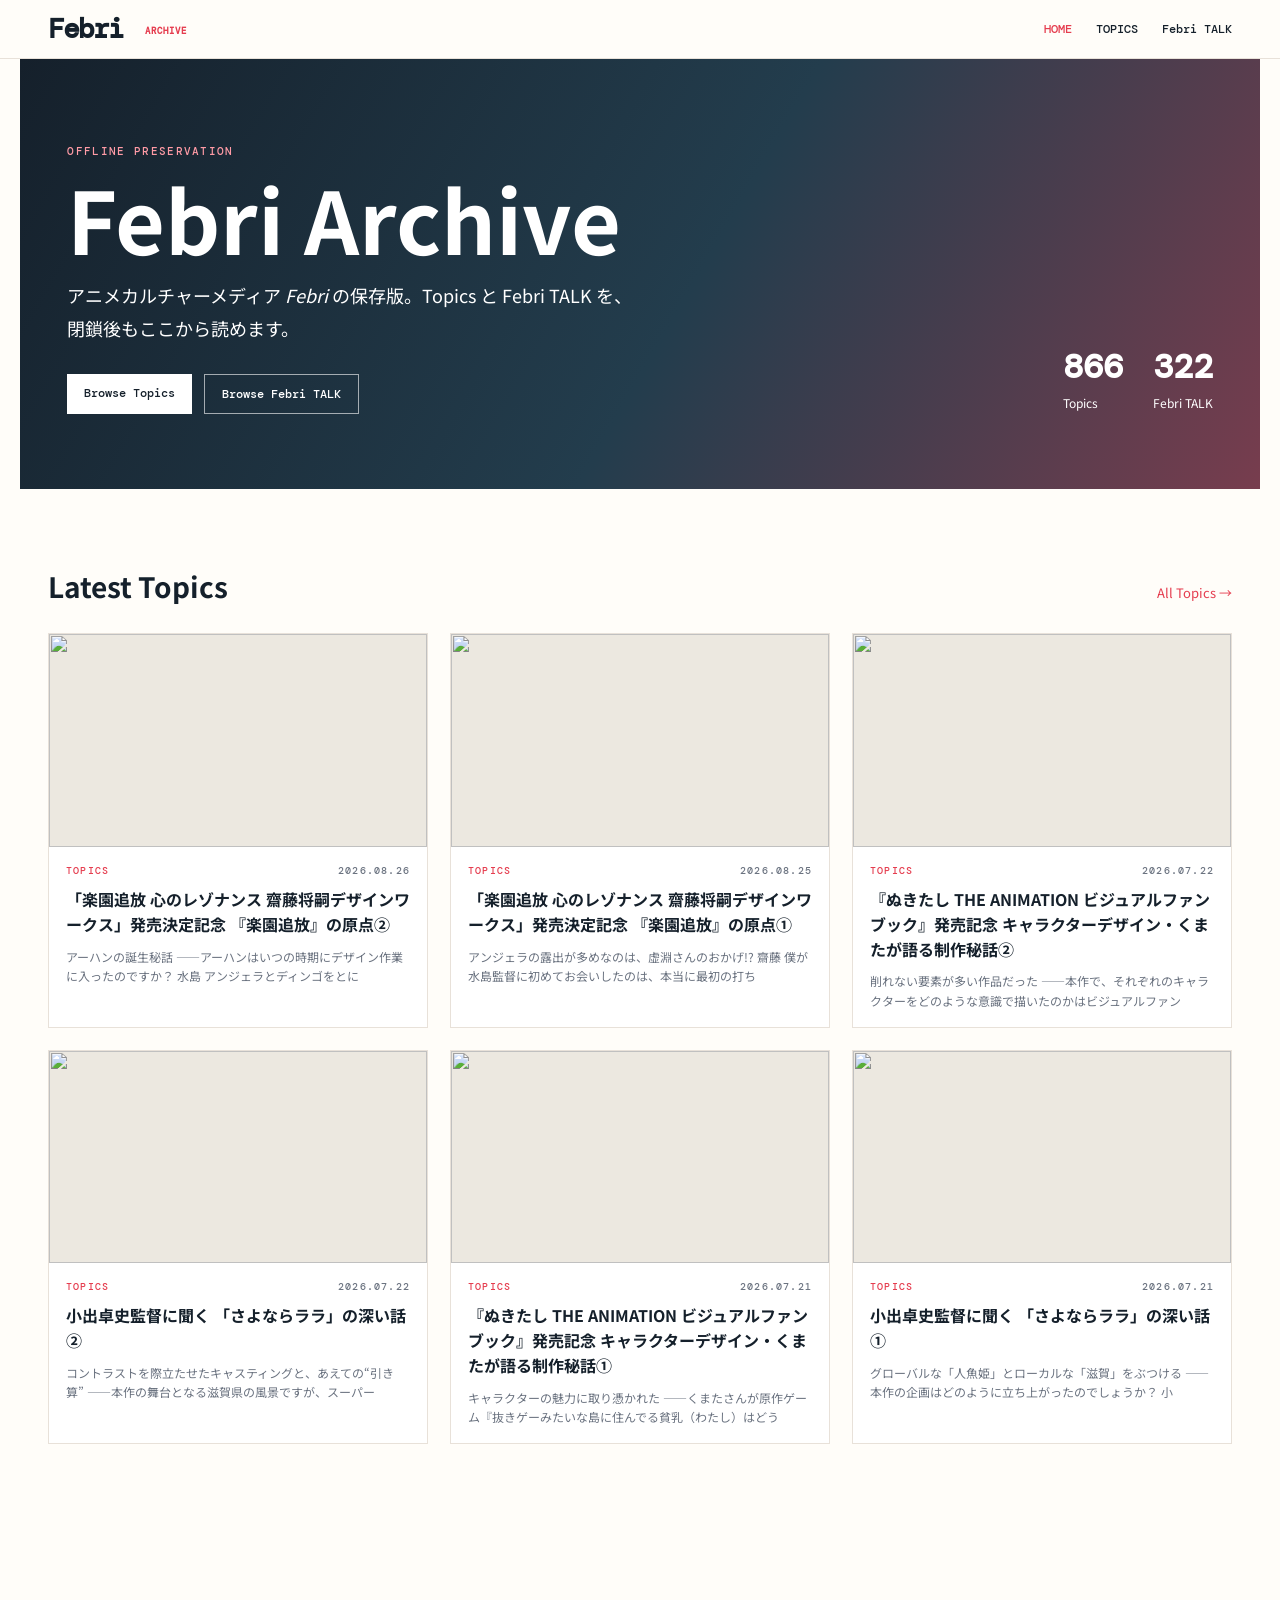
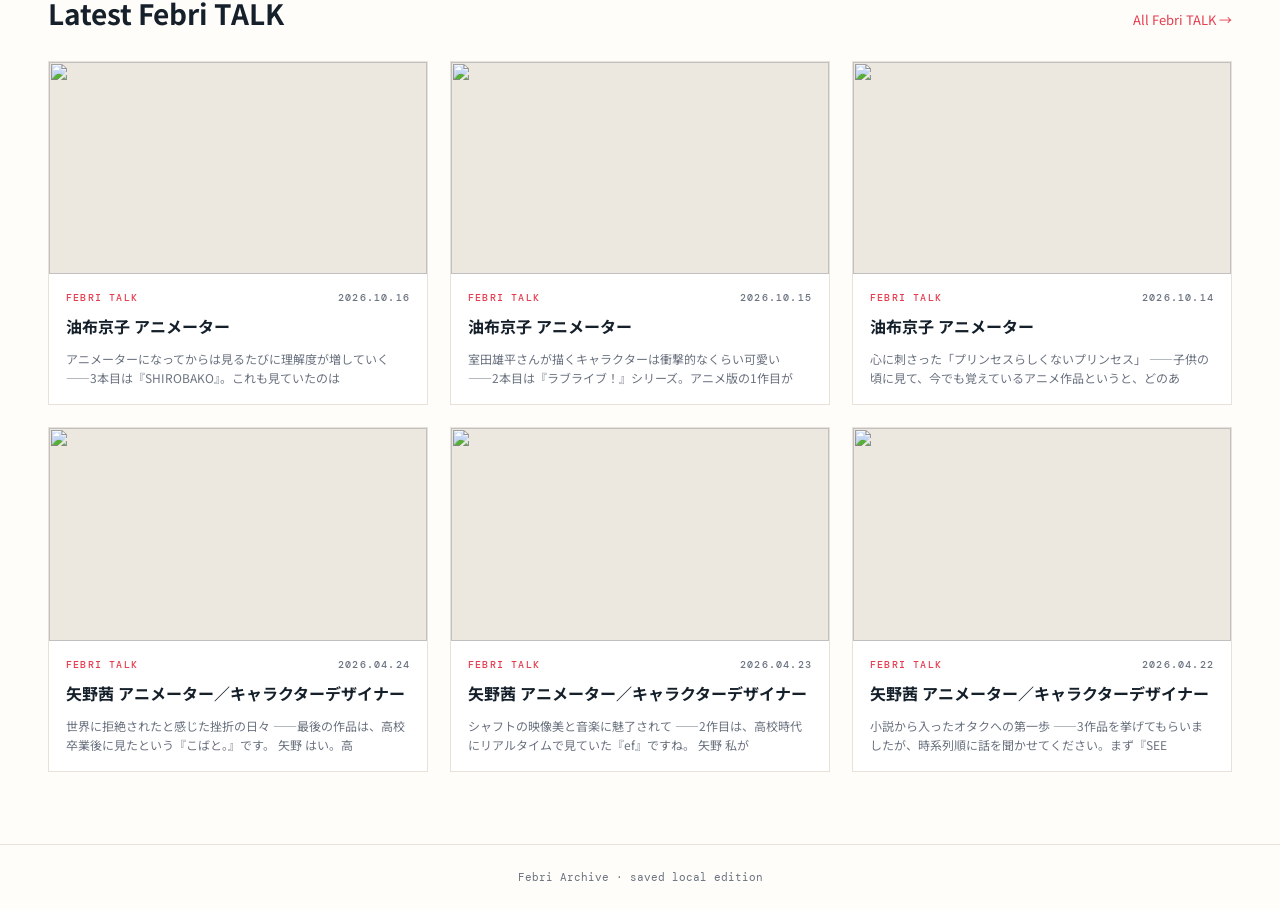
==== index.html @ 8d97de4a "Initialize Website" ====
<!doctype html><html lang="ja"><head><meta charset="utf-8"><meta name="viewport" content="width=device-width,initial-scale=1"><title>Home | Febri Archive</title><link rel="stylesheet" href="/static/site.css"></head><body><header class="site-header"><div class="nav-wrap"><a href="/" class="brand">Febri <small>ARCHIVE</small></a><nav><a href="/" class="active">HOME</a><a href="/topics/" class="">TOPICS</a><a href="/talk/" class="">Febri TALK</a></nav></div></header><main><section class="hero"><div><p class="eyebrow">OFFLINE PRESERVATION</p><h1>Febri Archive</h1><p>アニメカルチャーメディア <em>Febri</em> の保存版。Topics と Febri TALK を、閉鎖後もここから読めます。</p><div class="hero-links"><a href="/topics/">Browse Topics</a><a href="/talk/">Browse Febri TALK</a></div></div><dl><div><dt>866</dt><dd>Topics</dd></div><div><dt>322</dt><dd>Febri TALK</dd></div></dl></section><section class="latest"><div class="section-title"><h2>Latest Topics</h2><a href="/topics/">All Topics →</a></div><div class="card-grid"><article class="card" data-search="「楽園追放 心のレゾナンス 齋藤将嗣デザインワークス」発売決定記念 『楽園追放』の原点② アーハンの誕生秘話 ――アーハンはいつの時期にデザイン作業に入ったのですか？ 水島 アンジェラとディンゴをとに"><a href="/articles/topics/rakuen-tsuiho-interview-2/"><div class="thumb"><img src="/assets/topics/18973bbbb0cfa3d16d537ec1821b53be9745f6e0a1787ec414fb1056021d83e8.jpg" alt="" loading="lazy"></div><div class="card-copy"><p class="eyebrow">TOPICS<time>2026.08.26</time></p><h2>「楽園追放 心のレゾナンス 齋藤将嗣デザインワークス」発売決定記念 『楽園追放』の原点②</h2><p>アーハンの誕生秘話 ――アーハンはいつの時期にデザイン作業に入ったのですか？ 水島 アンジェラとディンゴをとに</p></div></a></article><article class="card" data-search="「楽園追放 心のレゾナンス 齋藤将嗣デザインワークス」発売決定記念 『楽園追放』の原点① アンジェラの露出が多めなのは、虚淵さんのおかげ!? 齋藤 僕が水島監督に初めてお会いしたのは、本当に最初の打ち"><a href="/articles/topics/rakuen-tsuiho-interview-1/"><div class="thumb"><img src="/assets/topics/0b12601e5b1c0f5a83bc05ec95ae080ceaf628a27cd0eaf1422951caa755b99c.jpg" alt="" loading="lazy"></div><div class="card-copy"><p class="eyebrow">TOPICS<time>2026.08.25</time></p><h2>「楽園追放 心のレゾナンス 齋藤将嗣デザインワークス」発売決定記念 『楽園追放』の原点①</h2><p>アンジェラの露出が多めなのは、虚淵さんのおかげ!? 齋藤 僕が水島監督に初めてお会いしたのは、本当に最初の打ち</p></div></a></article><article class="card" data-search="『ぬきたし the animation ビジュアルファンブック』発売記念 キャラクターデザイン・くまたが語る制作秘話② 削れない要素が多い作品だった ――本作で、それぞれのキャラクターをどのような意識で描いたのかはビジュアルファン"><a href="/articles/topics/nukitashi2/"><div class="thumb"><img src="/assets/topics/778b3e8ecdcce6ba174dbbc504b0dbaab96cd6fe99e5181e1ed958de32041494.jpg" alt="" loading="lazy"></div><div class="card-copy"><p class="eyebrow">TOPICS<time>2026.07.22</time></p><h2>『ぬきたし THE ANIMATION ビジュアルファンブック』発売記念 キャラクターデザイン・くまたが語る制作秘話②</h2><p>削れない要素が多い作品だった ――本作で、それぞれのキャラクターをどのような意識で描いたのかはビジュアルファン</p></div></a></article><article class="card" data-search="小出卓史監督に聞く 「さよならララ」の深い話② コントラストを際立たせたキャスティングと、あえての“引き算” ――本作の舞台となる滋賀県の風景ですが、スーパー"><a href="/articles/topics/sayonara_lala_interview_2/"><div class="thumb"><img src="/assets/topics/a89d3994f243f6cb5f791c46b018113e0d8a554f87beb633e71d078c1cdd9e9b.jpg" alt="" loading="lazy"></div><div class="card-copy"><p class="eyebrow">TOPICS<time>2026.07.22</time></p><h2>小出卓史監督に聞く 「さよならララ」の深い話②</h2><p>コントラストを際立たせたキャスティングと、あえての“引き算” ――本作の舞台となる滋賀県の風景ですが、スーパー</p></div></a></article><article class="card" data-search="『ぬきたし the animation ビジュアルファンブック』発売記念 キャラクターデザイン・くまたが語る制作秘話① キャラクターの魅力に取り憑かれた ――くまたさんが原作ゲーム『抜きゲーみたいな島に住んでる貧乳（わたし）はどう"><a href="/articles/topics/nukitashi1/"><div class="thumb"><img src="/assets/topics/9027b455f95d9ac7aaaa5370340e292ba472a02ec43292a7df4b4798537b3e2f.jpg" alt="" loading="lazy"></div><div class="card-copy"><p class="eyebrow">TOPICS<time>2026.07.21</time></p><h2>『ぬきたし THE ANIMATION ビジュアルファンブック』発売記念 キャラクターデザイン・くまたが語る制作秘話①</h2><p>キャラクターの魅力に取り憑かれた ――くまたさんが原作ゲーム『抜きゲーみたいな島に住んでる貧乳（わたし）はどう</p></div></a></article><article class="card" data-search="小出卓史監督に聞く 「さよならララ」の深い話① グローバルな「人魚姫」とローカルな「滋賀」をぶつける ――本作の企画はどのように立ち上がったのでしょうか？ 小"><a href="/articles/topics/sayonara-lala-interview-1/"><div class="thumb"><img src="/assets/topics/1ef191167f6cee03ce5a89df9d17e28ebf436390c064568b261dac22a579a2c6.jpg" alt="" loading="lazy"></div><div class="card-copy"><p class="eyebrow">TOPICS<time>2026.07.21</time></p><h2>小出卓史監督に聞く 「さよならララ」の深い話①</h2><p>グローバルな「人魚姫」とローカルな「滋賀」をぶつける ――本作の企画はどのように立ち上がったのでしょうか？ 小</p></div></a></article></div></section><section class="latest"><div class="section-title"><h2>Latest Febri TALK</h2><a href="/talk/">All Febri TALK →</a></div><div class="card-grid"><article class="card" data-search="油布京子 アニメーター アニメーターになってからは見るたびに理解度が増していく ――3本目は『shirobako』。これも見ていたのは"><a href="/articles/talk/yufukyoko3/"><div class="thumb"><img src="/assets/talk/d746b6b550d896e172cfeee77522ff3242614eb90928e9e505bcc3be162726e4.jpg" alt="" loading="lazy"></div><div class="card-copy"><p class="eyebrow">Febri TALK<time>2026.10.16</time></p><h2>油布京子 アニメーター</h2><p>アニメーターになってからは見るたびに理解度が増していく ――3本目は『SHIROBAKO』。これも見ていたのは</p></div></a></article><article class="card" data-search="油布京子 アニメーター 室田雄平さんが描くキャラクターは衝撃的なくらい可愛い ――2本目は『ラブライブ！』シリーズ。アニメ版の1作目が"><a href="/articles/talk/yufukyoko2/"><div class="thumb"><img src="/assets/talk/d746b6b550d896e172cfeee77522ff3242614eb90928e9e505bcc3be162726e4.jpg" alt="" loading="lazy"></div><div class="card-copy"><p class="eyebrow">Febri TALK<time>2026.10.15</time></p><h2>油布京子 アニメーター</h2><p>室田雄平さんが描くキャラクターは衝撃的なくらい可愛い ――2本目は『ラブライブ！』シリーズ。アニメ版の1作目が</p></div></a></article><article class="card" data-search="油布京子 アニメーター 心に刺さった「プリンセスらしくないプリンセス」 ――子供の頃に見て、今でも覚えているアニメ作品というと、どのあ"><a href="/articles/talk/yufukyoko1/"><div class="thumb"><img src="/assets/talk/d746b6b550d896e172cfeee77522ff3242614eb90928e9e505bcc3be162726e4.jpg" alt="" loading="lazy"></div><div class="card-copy"><p class="eyebrow">Febri TALK<time>2026.10.14</time></p><h2>油布京子 アニメーター</h2><p>心に刺さった「プリンセスらしくないプリンセス」 ――子供の頃に見て、今でも覚えているアニメ作品というと、どのあ</p></div></a></article><article class="card" data-search="矢野茜 アニメーター／キャラクターデザイナー 世界に拒絶されたと感じた挫折の日々 ――最後の作品は、高校卒業後に見たという『こばと。』です。 矢野 はい。高"><a href="/articles/talk/yanoakane3/"><div class="thumb"><img src="/assets/talk/e1306a1f409aa0140eb503fcaf49935dc661967c5d188a024fc0338cf24ad2ea.jpg" alt="" loading="lazy"></div><div class="card-copy"><p class="eyebrow">Febri TALK<time>2026.04.24</time></p><h2>矢野茜 アニメーター／キャラクターデザイナー</h2><p>世界に拒絶されたと感じた挫折の日々 ――最後の作品は、高校卒業後に見たという『こばと。』です。 矢野 はい。高</p></div></a></article><article class="card" data-search="矢野茜 アニメーター／キャラクターデザイナー シャフトの映像美と音楽に魅了されて ――2作目は、高校時代にリアルタイムで見ていた『ef』ですね。 矢野 私が"><a href="/articles/talk/yanoakane2/"><div class="thumb"><img src="/assets/talk/164f6d287a7b923ff3fc7ffb3b7d66a1890b0933e69ef73025d162173cb02f6a.jpg" alt="" loading="lazy"></div><div class="card-copy"><p class="eyebrow">Febri TALK<time>2026.04.23</time></p><h2>矢野茜 アニメーター／キャラクターデザイナー</h2><p>シャフトの映像美と音楽に魅了されて ――2作目は、高校時代にリアルタイムで見ていた『ef』ですね。 矢野 私が</p></div></a></article><article class="card" data-search="矢野茜 アニメーター／キャラクターデザイナー 小説から入ったオタクへの第一歩 ――3作品を挙げてもらいましたが、時系列順に話を聞かせてください。まず『see"><a href="/articles/talk/yanoakane1/"><div class="thumb"><img src="/assets/talk/f2b40adf04656d05dd43c2fee3f239eabb5d69643370292ae636acbde6ab9f09.jpg" alt="" loading="lazy"></div><div class="card-copy"><p class="eyebrow">Febri TALK<time>2026.04.22</time></p><h2>矢野茜 アニメーター／キャラクターデザイナー</h2><p>小説から入ったオタクへの第一歩 ――3作品を挙げてもらいましたが、時系列順に話を聞かせてください。まず『SEE</p></div></a></article></div></section></main><footer>Febri Archive · saved local edition</footer><script src="/static/site.js"></script></body></html>
---- static/site.css ----
@import url("https://fonts.googleapis.com/css2?family=DM+Mono&family=Noto+Sans+JP:wght@400;500;700;900&display=swap");:root{--ink:#15202b;--red:#e53d4f;--paper:#fffdf9;--line:#e8e1d9;--muted:#6b7380}*{box-sizing:border-box}body{margin:0;background:var(--paper);color:var(--ink);font-family:"Noto Sans JP",system-ui,sans-serif;line-height:1.8}.site-header{position:sticky;top:0;z-index:20;background:#fffdf9ee;border-bottom:1px solid var(--line);backdrop-filter:blur(10px)}.nav-wrap{max-width:1240px;margin:auto;padding:15px 28px;display:flex;justify-content:space-between;align-items:center;gap:25px}.brand{font:900 28px/1 "DM Mono",monospace;letter-spacing:-2px;color:var(--ink);text-decoration:none}.brand small{font-size:9px;letter-spacing:1px;color:var(--red);vertical-align:middle;margin-left:7px}nav{display:flex;gap:24px}nav a{font:500 12px/1 "DM Mono",monospace;color:var(--ink);text-decoration:none}nav a:hover,nav a.active{color:var(--red)}main{max-width:1240px;margin:auto;padding:0 28px}.hero{min-height:430px;padding:75px 4%;margin:0 -28px;background:linear-gradient(120deg,#15202b,#233d4d 54%,#e53d4f 160%);color:white;display:flex;align-items:flex-end;justify-content:space-between;gap:30px}.eyebrow{font:500 11px/1.4 "DM Mono",monospace;text-transform:uppercase;letter-spacing:.12em;color:var(--red);margin:0 0 16px}.hero .eyebrow{color:#ff9ba6}.hero h1{font-size:clamp(44px,7vw,86px);line-height:1;margin:0}.hero p:not(.eyebrow){max-width:570px;font-size:18px}.hero-links{display:flex;gap:12px;margin-top:30px}.hero-links a{background:white;color:var(--ink);text-decoration:none;padding:11px 17px;font:500 12px "DM Mono",monospace}.hero-links a+a{background:transparent;border:1px solid #ffffff99;color:white}.hero dl{display:flex;gap:30px;margin:0}.hero dt{font:700 34px/1 "DM Mono",monospace}.hero dd{margin:8px 0 0;font-size:12px}.latest{padding:72px 0}.section-title{display:flex;justify-content:space-between;align-items:baseline;margin-bottom:22px}.section-title h2{font-size:28px;margin:0}.section-title a{color:var(--red);font-size:13px;text-decoration:none}.card-grid{display:grid;grid-template-columns:repeat(3,minmax(0,1fr));gap:22px}.card{min-width:0;background:white;border:1px solid var(--line);transition:.18s}.card:hover{transform:translateY(-4px);box-shadow:0 12px 25px #17243212}.card a{color:inherit;text-decoration:none}.thumb{aspect-ratio:16/9;background:#ece8e0;overflow:hidden}.thumb img{width:100%;height:100%;object-fit:cover;display:block}.no-image{height:100%;display:grid;place-items:center;font:700 20px "DM Mono";color:#a99f94}.card-copy{padding:17px}.card .eyebrow{font-size:10px;margin:0 0 9px}.card time{color:var(--muted);float:right}.card h2{font-size:16px;line-height:1.55;margin:0}.card p:last-child{font-size:12px;line-height:1.6;color:var(--muted);display:-webkit-box;-webkit-line-clamp:2;-webkit-box-orient:vertical;overflow:hidden;margin:10px 0 0}.listing{padding-top:57px;padding-bottom:80px}.page-intro{max-width:760px}.page-intro h1{font:900 clamp(40px,6vw,66px)/1 "DM Mono",sans-serif;margin:0}.page-intro p:not(.eyebrow){color:var(--muted)}.search-row{margin:40px 0 25px;display:grid;grid-template-columns:auto minmax(180px,480px) 1fr;gap:14px;align-items:center}.search-row label{font:500 12px "DM Mono"}.search-row input{padding:12px 14px;border:1px solid var(--line);background:white;font:14px inherit}.search-row input:focus{outline:2px solid #e53d4f55;border-color:var(--red)}#result-count{font-size:12px;color:var(--muted)}.empty{color:var(--muted);text-align:center;padding:50px}.article{max-width:850px;margin:0 auto;padding:42px 28px 80px}.breadcrumb{font:12px "DM Mono";color:var(--muted);margin-bottom:24px}.breadcrumb a{color:var(--red);text-decoration:none}.article-hero{width:100%;max-height:500px;object-fit:cover;display:block;margin-bottom:35px}.article .content{font-size:16px}.box_banner{padding-bottom:25px;border-bottom:1px solid var(--line);margin-bottom:40px}.box_banner_head .cat{font:600 12px "DM Mono";color:var(--red)}.box_banner_head .date{float:right;font:12px "DM Mono";color:var(--muted)}.box_banner h2{font-size:clamp(26px,4vw,42px);line-height:1.45;margin:14px 0}.box_banner h2 span{font-size:.55em;color:var(--muted);display:block}.box_banner .ttl{font-size:18px;margin:10px 0}.box_banner_content .des{color:#46515d}.detail img,.content img{max-width:100%;height:auto;display:block;margin:25px auto}.detail p,.content p{margin:1.25em 0}.detail a,.content a{color:#c92d42}.title_h3,.content h3{font-size:22px;line-height:1.55;margin:55px 0 20px;padding-left:16px;border-left:4px solid var(--red)}.list-tag{padding:0;display:flex;gap:7px;flex-wrap:wrap;list-style:none}.list-tag a{background:#f4f0ea;color:#5d5d5d;text-decoration:none;padding:3px 10px;font-size:11px}.sns{display:none}.box-profile,.related-profile,.related_post,.related-list,.series_list{border-top:1px solid var(--line);padding-top:30px;margin-top:38px}.box-profile .info{display:flex;gap:24px}.info-image img{width:200px}.related{display:grid;grid-template-columns:repeat(2,1fr);gap:15px}.related .box_list img{max-width:100%}.related a{color:inherit;text-decoration:none}.page-break{display:flex;align-items:center;gap:12px;margin:50px 0 30px;color:var(--muted);font:12px "DM Mono"}.page-break:before,.page-break:after{content:"";flex:1;border-top:1px dashed var(--line)}.page-break span:before{content:"PAGE "}footer{border-top:1px solid var(--line);padding:25px 28px;text-align:center;color:var(--muted);font:11px "DM Mono"}@media(max-width:750px){.nav-wrap{padding:14px 18px}.brand{font-size:23px}nav{gap:12px}nav a{font-size:10px}.hero{margin:0 -28px;padding:58px 28px;min-height:420px;display:block}.hero dl{margin-top:50px}.card-grid{grid-template-columns:1fr}.latest{padding:46px 0}.search-row{grid-template-columns:1fr}.article{padding:32px 18px 60px}.box-profile .info{display:block}.info-image img{width:140px}.related{grid-template-columns:1fr}}
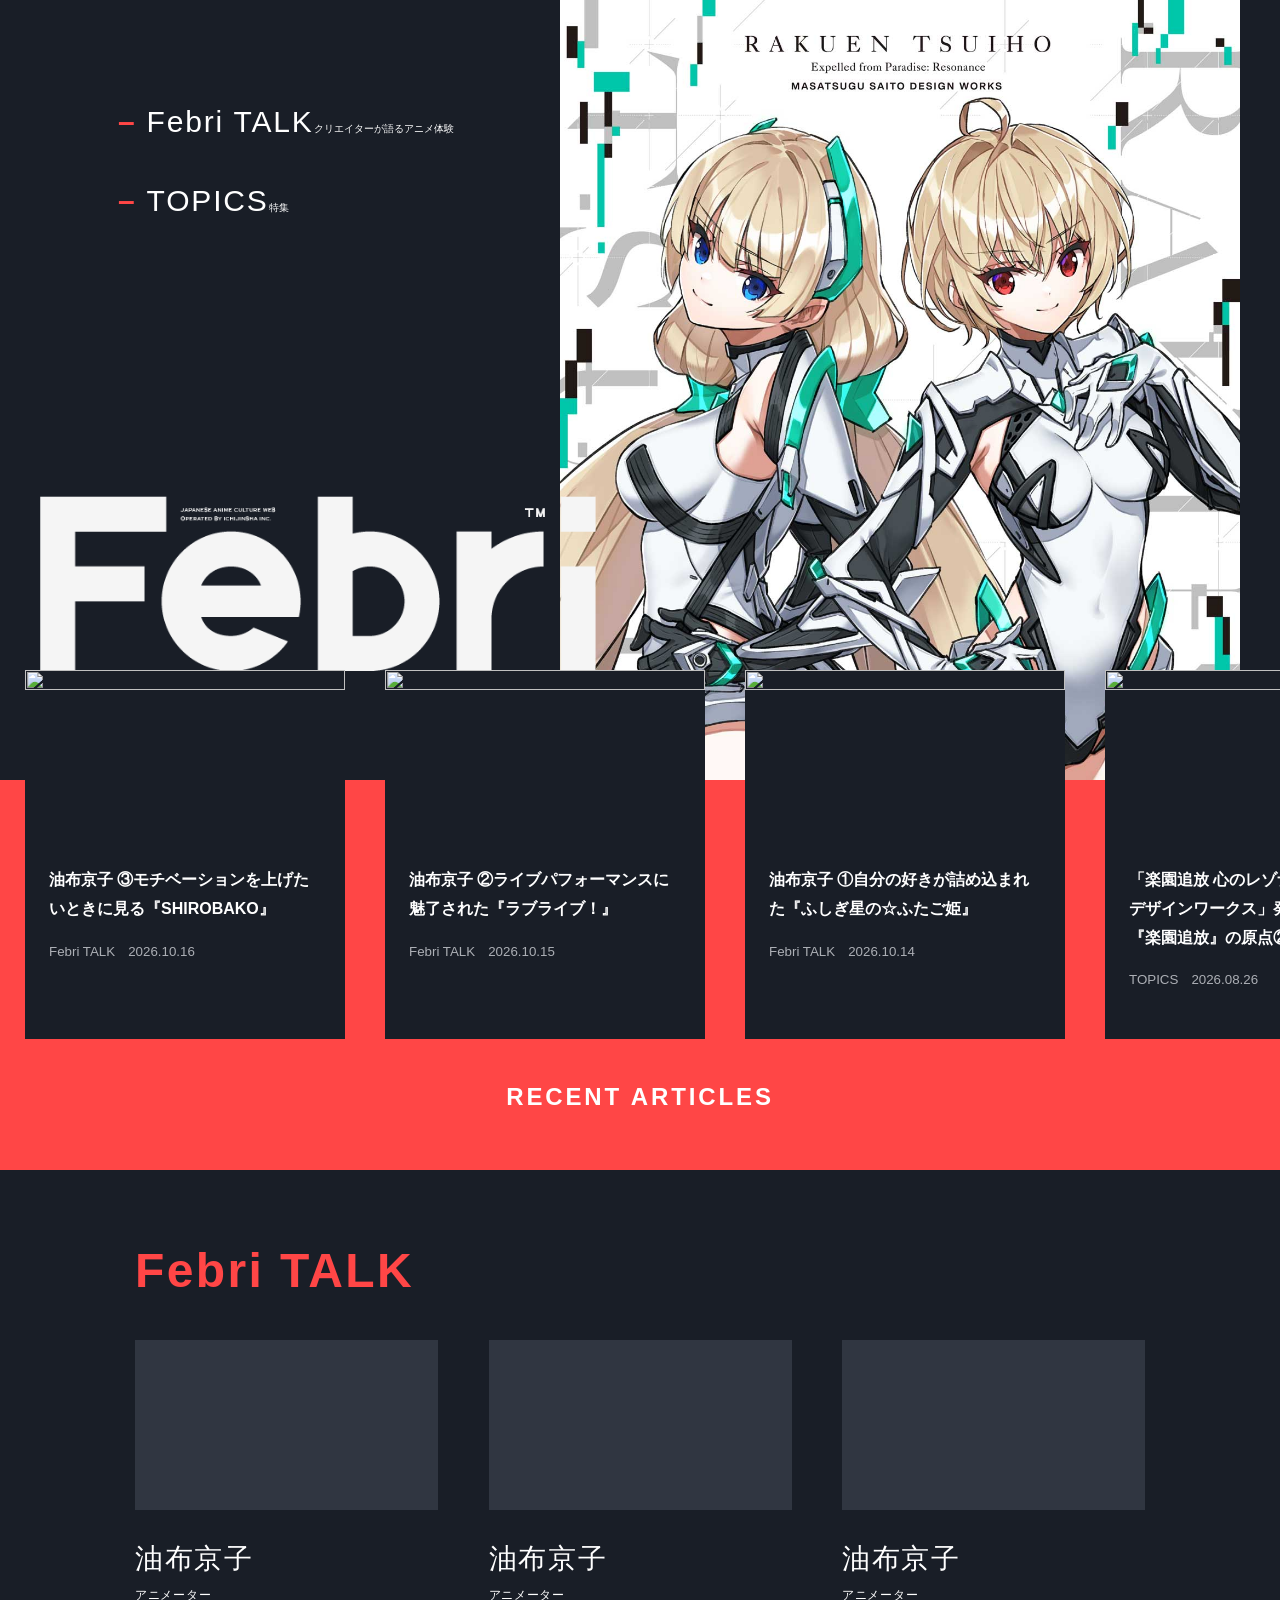
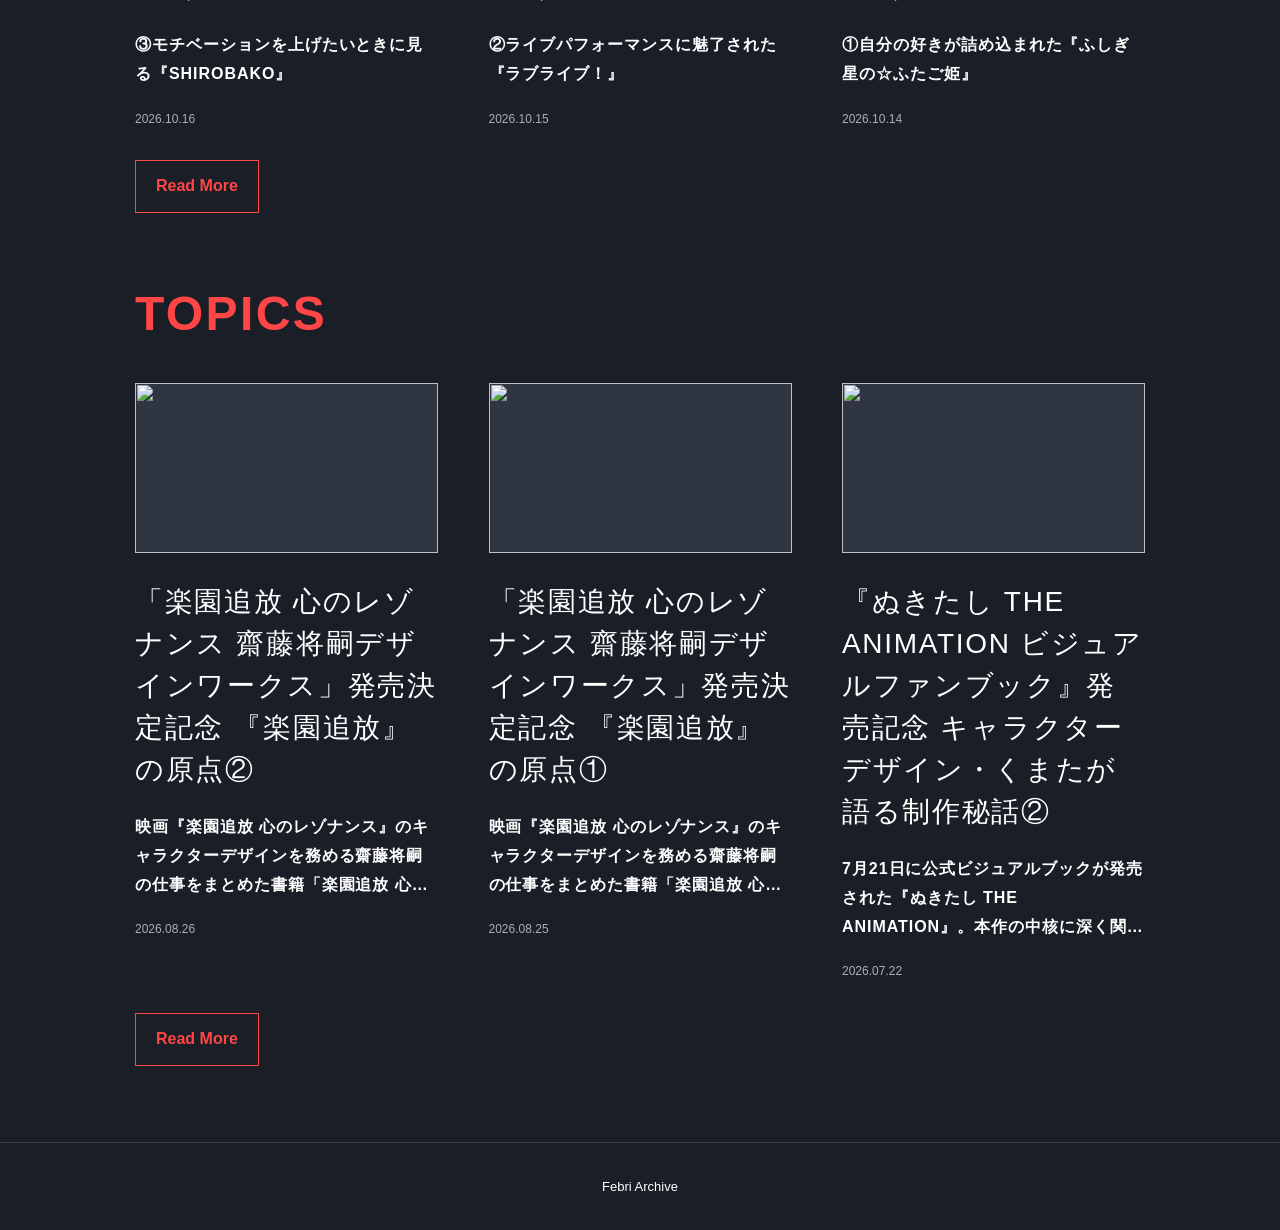
==== commit 857561df: "feat: 復刻 Febri 首頁、分類列表與文章版面 - 加入首頁封面、品牌字標與桌機及手機版面 - 補齊訪談列表的分集副標、分類搜尋與文章刊頭樣式 - 納入共用 UI 素材，排除本機輸出目錄" ====
--- a/index.html
+++ b/index.html
@@ -1 +1,4 @@
-<!doctype html><html lang="ja"><head><meta charset="utf-8"><meta name="viewport" content="width=device-width,initial-scale=1"><title>Home | Febri Archive</title><link rel="stylesheet" href="/static/site.css"></head><body><header class="site-header"><div class="nav-wrap"><a href="/" class="brand">Febri <small>ARCHIVE</small></a><nav><a href="/" class="active">HOME</a><a href="/topics/" class="">TOPICS</a><a href="/talk/" class="">Febri TALK</a></nav></div></header><main><section class="hero"><div><p class="eyebrow">OFFLINE PRESERVATION</p><h1>Febri Archive</h1><p>アニメカルチャーメディア <em>Febri</em> の保存版。Topics と Febri TALK を、閉鎖後もここから読めます。</p><div class="hero-links"><a href="/topics/">Browse Topics</a><a href="/talk/">Browse Febri TALK</a></div></div><dl><div><dt>866</dt><dd>Topics</dd></div><div><dt>322</dt><dd>Febri TALK</dd></div></dl></section><section class="latest"><div class="section-title"><h2>Latest Topics</h2><a href="/topics/">All Topics →</a></div><div class="card-grid"><article class="card" data-search="「楽園追放 心のレゾナンス 齋藤将嗣デザインワークス」発売決定記念 『楽園追放』の原点② アーハンの誕生秘話 ――アーハンはいつの時期にデザイン作業に入ったのですか？ 水島 アンジェラとディンゴをとに"><a href="/articles/topics/rakuen-tsuiho-interview-2/"><div class="thumb"><img src="/assets/topics/18973bbbb0cfa3d16d537ec1821b53be9745f6e0a1787ec414fb1056021d83e8.jpg" alt="" loading="lazy"></div><div class="card-copy"><p class="eyebrow">TOPICS<time>2026.08.26</time></p><h2>「楽園追放 心のレゾナンス 齋藤将嗣デザインワークス」発売決定記念 『楽園追放』の原点②</h2><p>アーハンの誕生秘話 ――アーハンはいつの時期にデザイン作業に入ったのですか？ 水島 アンジェラとディンゴをとに</p></div></a></article><article class="card" data-search="「楽園追放 心のレゾナンス 齋藤将嗣デザインワークス」発売決定記念 『楽園追放』の原点① アンジェラの露出が多めなのは、虚淵さんのおかげ!? 齋藤 僕が水島監督に初めてお会いしたのは、本当に最初の打ち"><a href="/articles/topics/rakuen-tsuiho-interview-1/"><div class="thumb"><img src="/assets/topics/0b12601e5b1c0f5a83bc05ec95ae080ceaf628a27cd0eaf1422951caa755b99c.jpg" alt="" loading="lazy"></div><div class="card-copy"><p class="eyebrow">TOPICS<time>2026.08.25</time></p><h2>「楽園追放 心のレゾナンス 齋藤将嗣デザインワークス」発売決定記念 『楽園追放』の原点①</h2><p>アンジェラの露出が多めなのは、虚淵さんのおかげ!? 齋藤 僕が水島監督に初めてお会いしたのは、本当に最初の打ち</p></div></a></article><article class="card" data-search="『ぬきたし the animation ビジュアルファンブック』発売記念 キャラクターデザイン・くまたが語る制作秘話② 削れない要素が多い作品だった ――本作で、それぞれのキャラクターをどのような意識で描いたのかはビジュアルファン"><a href="/articles/topics/nukitashi2/"><div class="thumb"><img src="/assets/topics/778b3e8ecdcce6ba174dbbc504b0dbaab96cd6fe99e5181e1ed958de32041494.jpg" alt="" loading="lazy"></div><div class="card-copy"><p class="eyebrow">TOPICS<time>2026.07.22</time></p><h2>『ぬきたし THE ANIMATION ビジュアルファンブック』発売記念 キャラクターデザイン・くまたが語る制作秘話②</h2><p>削れない要素が多い作品だった ――本作で、それぞれのキャラクターをどのような意識で描いたのかはビジュアルファン</p></div></a></article><article class="card" data-search="小出卓史監督に聞く 「さよならララ」の深い話② コントラストを際立たせたキャスティングと、あえての“引き算” ――本作の舞台となる滋賀県の風景ですが、スーパー"><a href="/articles/topics/sayonara_lala_interview_2/"><div class="thumb"><img src="/assets/topics/a89d3994f243f6cb5f791c46b018113e0d8a554f87beb633e71d078c1cdd9e9b.jpg" alt="" loading="lazy"></div><div class="card-copy"><p class="eyebrow">TOPICS<time>2026.07.22</time></p><h2>小出卓史監督に聞く 「さよならララ」の深い話②</h2><p>コントラストを際立たせたキャスティングと、あえての“引き算” ――本作の舞台となる滋賀県の風景ですが、スーパー</p></div></a></article><article class="card" data-search="『ぬきたし the animation ビジュアルファンブック』発売記念 キャラクターデザイン・くまたが語る制作秘話① キャラクターの魅力に取り憑かれた ――くまたさんが原作ゲーム『抜きゲーみたいな島に住んでる貧乳（わたし）はどう"><a href="/articles/topics/nukitashi1/"><div class="thumb"><img src="/assets/topics/9027b455f95d9ac7aaaa5370340e292ba472a02ec43292a7df4b4798537b3e2f.jpg" alt="" loading="lazy"></div><div class="card-copy"><p class="eyebrow">TOPICS<time>2026.07.21</time></p><h2>『ぬきたし THE ANIMATION ビジュアルファンブック』発売記念 キャラクターデザイン・くまたが語る制作秘話①</h2><p>キャラクターの魅力に取り憑かれた ――くまたさんが原作ゲーム『抜きゲーみたいな島に住んでる貧乳（わたし）はどう</p></div></a></article><article class="card" data-search="小出卓史監督に聞く 「さよならララ」の深い話① グローバルな「人魚姫」とローカルな「滋賀」をぶつける ――本作の企画はどのように立ち上がったのでしょうか？ 小"><a href="/articles/topics/sayonara-lala-interview-1/"><div class="thumb"><img src="/assets/topics/1ef191167f6cee03ce5a89df9d17e28ebf436390c064568b261dac22a579a2c6.jpg" alt="" loading="lazy"></div><div class="card-copy"><p class="eyebrow">TOPICS<time>2026.07.21</time></p><h2>小出卓史監督に聞く 「さよならララ」の深い話①</h2><p>グローバルな「人魚姫」とローカルな「滋賀」をぶつける ――本作の企画はどのように立ち上がったのでしょうか？ 小</p></div></a></article></div></section><section class="latest"><div class="section-title"><h2>Latest Febri TALK</h2><a href="/talk/">All Febri TALK →</a></div><div class="card-grid"><article class="card" data-search="油布京子 アニメーター アニメーターになってからは見るたびに理解度が増していく ――3本目は『shirobako』。これも見ていたのは"><a href="/articles/talk/yufukyoko3/"><div class="thumb"><img src="/assets/talk/d746b6b550d896e172cfeee77522ff3242614eb90928e9e505bcc3be162726e4.jpg" alt="" loading="lazy"></div><div class="card-copy"><p class="eyebrow">Febri TALK<time>2026.10.16</time></p><h2>油布京子 アニメーター</h2><p>アニメーターになってからは見るたびに理解度が増していく ――3本目は『SHIROBAKO』。これも見ていたのは</p></div></a></article><article class="card" data-search="油布京子 アニメーター 室田雄平さんが描くキャラクターは衝撃的なくらい可愛い ――2本目は『ラブライブ！』シリーズ。アニメ版の1作目が"><a href="/articles/talk/yufukyoko2/"><div class="thumb"><img src="/assets/talk/d746b6b550d896e172cfeee77522ff3242614eb90928e9e505bcc3be162726e4.jpg" alt="" loading="lazy"></div><div class="card-copy"><p class="eyebrow">Febri TALK<time>2026.10.15</time></p><h2>油布京子 アニメーター</h2><p>室田雄平さんが描くキャラクターは衝撃的なくらい可愛い ――2本目は『ラブライブ！』シリーズ。アニメ版の1作目が</p></div></a></article><article class="card" data-search="油布京子 アニメーター 心に刺さった「プリンセスらしくないプリンセス」 ――子供の頃に見て、今でも覚えているアニメ作品というと、どのあ"><a href="/articles/talk/yufukyoko1/"><div class="thumb"><img src="/assets/talk/d746b6b550d896e172cfeee77522ff3242614eb90928e9e505bcc3be162726e4.jpg" alt="" loading="lazy"></div><div class="card-copy"><p class="eyebrow">Febri TALK<time>2026.10.14</time></p><h2>油布京子 アニメーター</h2><p>心に刺さった「プリンセスらしくないプリンセス」 ――子供の頃に見て、今でも覚えているアニメ作品というと、どのあ</p></div></a></article><article class="card" data-search="矢野茜 アニメーター／キャラクターデザイナー 世界に拒絶されたと感じた挫折の日々 ――最後の作品は、高校卒業後に見たという『こばと。』です。 矢野 はい。高"><a href="/articles/talk/yanoakane3/"><div class="thumb"><img src="/assets/talk/e1306a1f409aa0140eb503fcaf49935dc661967c5d188a024fc0338cf24ad2ea.jpg" alt="" loading="lazy"></div><div class="card-copy"><p class="eyebrow">Febri TALK<time>2026.04.24</time></p><h2>矢野茜 アニメーター／キャラクターデザイナー</h2><p>世界に拒絶されたと感じた挫折の日々 ――最後の作品は、高校卒業後に見たという『こばと。』です。 矢野 はい。高</p></div></a></article><article class="card" data-search="矢野茜 アニメーター／キャラクターデザイナー シャフトの映像美と音楽に魅了されて ――2作目は、高校時代にリアルタイムで見ていた『ef』ですね。 矢野 私が"><a href="/articles/talk/yanoakane2/"><div class="thumb"><img src="/assets/talk/164f6d287a7b923ff3fc7ffb3b7d66a1890b0933e69ef73025d162173cb02f6a.jpg" alt="" loading="lazy"></div><div class="card-copy"><p class="eyebrow">Febri TALK<time>2026.04.23</time></p><h2>矢野茜 アニメーター／キャラクターデザイナー</h2><p>シャフトの映像美と音楽に魅了されて ――2作目は、高校時代にリアルタイムで見ていた『ef』ですね。 矢野 私が</p></div></a></article><article class="card" data-search="矢野茜 アニメーター／キャラクターデザイナー 小説から入ったオタクへの第一歩 ――3作品を挙げてもらいましたが、時系列順に話を聞かせてください。まず『see"><a href="/articles/talk/yanoakane1/"><div class="thumb"><img src="/assets/talk/f2b40adf04656d05dd43c2fee3f239eabb5d69643370292ae636acbde6ab9f09.jpg" alt="" loading="lazy"></div><div class="card-copy"><p class="eyebrow">Febri TALK<time>2026.04.22</time></p><h2>矢野茜 アニメーター／キャラクターデザイナー</h2><p>小説から入ったオタクへの第一歩 ――3作品を挙げてもらいましたが、時系列順に話を聞かせてください。まず『SEE</p></div></a></article></div></section></main><footer>Febri Archive · saved local edition</footer><script src="/static/site.js"></script></body></html>+<!doctype html>
+<html lang="ja"><head><meta charset="utf-8"><meta name="viewport" content="width=device-width,initial-scale=1"><title>Febri | Febri Archive</title><link rel="stylesheet" href="/static/site.css"></head><body><header class="site-header"><div class="nav-wrap"><a href="/" class="brand">Febri Archive</a><nav aria-label="カテゴリ"><a href="/talk/">Febri TALK</a><a href="/topics/">TOPICS</a></nav></div></header>
+<main class="home"><section class="cover"><div class="cover-menu"><nav><a href="/talk/">Febri TALK<small>クリエイターが語るアニメ体験</small></a><a href="/topics/">TOPICS<small>特集</small></a></nav><picture><source media="(max-width:767px)" srcset="/assets/febri-ui/text_banner_sp.png"><img src="/assets/febri-ui/text_banner_2x.png" alt="Febri"></picture></div><img class="cover-art" src="/assets/febri-ui/rakuen_book.jpg" alt="楽園追放 心のレゾナンス"></section><section class="recent" aria-label="RECENT ARTICLES"><div class="rail"><a href="/articles/talk/yufukyoko3/"><img src="/assets/talk/d746b6b550d896e172cfeee77522ff3242614eb90928e9e505bcc3be162726e4.jpg" alt=""><strong>油布京子 ③モチベーションを上げたいときに見る『SHIROBAKO』</strong><small>Febri TALK　2026.10.16</small></a><a href="/articles/talk/yufukyoko2/"><img src="/assets/talk/d746b6b550d896e172cfeee77522ff3242614eb90928e9e505bcc3be162726e4.jpg" alt=""><strong>油布京子 ②ライブパフォーマンスに魅了された『ラブライブ！』</strong><small>Febri TALK　2026.10.15</small></a><a href="/articles/talk/yufukyoko1/"><img src="/assets/talk/d746b6b550d896e172cfeee77522ff3242614eb90928e9e505bcc3be162726e4.jpg" alt=""><strong>油布京子 ①自分の好きが詰め込まれた『ふしぎ星の☆ふたご姫』</strong><small>Febri TALK　2026.10.14</small></a><a href="/articles/topics/rakuen-tsuiho-interview-2/"><img src="/assets/topics/18973bbbb0cfa3d16d537ec1821b53be9745f6e0a1787ec414fb1056021d83e8.jpg" alt=""><strong>「楽園追放 心のレゾナンス 齋藤将嗣デザインワークス」発売決定記念 『楽園追放』の原点② </strong><small>TOPICS　2026.08.26</small></a><a href="/articles/topics/rakuen-tsuiho-interview-1/"><img src="/assets/topics/0b12601e5b1c0f5a83bc05ec95ae080ceaf628a27cd0eaf1422951caa755b99c.jpg" alt=""><strong>「楽園追放 心のレゾナンス 齋藤将嗣デザインワークス」発売決定記念 『楽園追放』の原点① </strong><small>TOPICS　2026.08.25</small></a><a href="/articles/topics/nukitashi2/"><img src="/assets/topics/778b3e8ecdcce6ba174dbbc504b0dbaab96cd6fe99e5181e1ed958de32041494.jpg" alt=""><strong>『ぬきたし THE ANIMATION ビジュアルファンブック』発売記念 キャラクターデザイン・くまたが語る制作秘話② </strong><small>TOPICS　2026.07.22</small></a><a href="/articles/topics/sayonara_lala_interview_2/"><img src="/assets/topics/a89d3994f243f6cb5f791c46b018113e0d8a554f87beb633e71d078c1cdd9e9b.jpg" alt=""><strong>小出卓史監督に聞く 「さよならララ」の深い話② </strong><small>TOPICS　2026.07.22</small></a><a href="/articles/topics/nukitashi1/"><img src="/assets/topics/9027b455f95d9ac7aaaa5370340e292ba472a02ec43292a7df4b4798537b3e2f.jpg" alt=""><strong>『ぬきたし THE ANIMATION ビジュアルファンブック』発売記念 キャラクターデザイン・くまたが語る制作秘話① </strong><small>TOPICS　2026.07.21</small></a><a href="/articles/topics/sayonara-lala-interview-1/"><img src="/assets/topics/1ef191167f6cee03ce5a89df9d17e28ebf436390c064568b261dac22a579a2c6.jpg" alt=""><strong>小出卓史監督に聞く 「さよならララ」の深い話① </strong><small>TOPICS　2026.07.21</small></a><a href="/articles/topics/korekaite_interview_2/"><img src="/assets/topics/8d03919d91d66777d08109578434fb8591d79578804fe1a0fa8f58f19370aacb.jpg" alt=""><strong>『これ描いて死ね』の原点に迫る！ 原作・とよ田みのる×監督・赤城博昭 対談② </strong><small>TOPICS　2026.07.18</small></a></div><h2>RECENT ARTICLES</h2></section><section class="home-category"><h2>Febri TALK</h2><div class="card-grid"><article class="card" data-search="油布京子 アニメーター アニメーターになってからは見るたびに理解度が増していく ――3本目は『shirobako』。これも見ていたのは 油布京子 アニメーター ③モチベーションを上げたいときに見る『shirobako』"><a href="/articles/talk/yufukyoko3/"><picture><source media="(max-width: 767px)" srcset="/assets/talk/bfe54fd1014131e6827c556cb4bfda48be2625985ec493d98727eae7af503ced.jpg"><img src="/assets/talk/d746b6b550d896e172cfeee77522ff3242614eb90928e9e505bcc3be162726e4.jpg" loading="lazy" alt=""></picture><div><h2>油布京子</h2><small>アニメーター</small><p>③モチベーションを上げたいときに見る『SHIROBAKO』</p><time>2026.10.16</time></div></a></article><article class="card" data-search="油布京子 アニメーター 室田雄平さんが描くキャラクターは衝撃的なくらい可愛い ――2本目は『ラブライブ！』シリーズ。アニメ版の1作目が 油布京子 アニメーター ②ライブパフォーマンスに魅了された『ラブライブ！』"><a href="/articles/talk/yufukyoko2/"><picture><source media="(max-width: 767px)" srcset="/assets/talk/bfe54fd1014131e6827c556cb4bfda48be2625985ec493d98727eae7af503ced.jpg"><img src="/assets/talk/d746b6b550d896e172cfeee77522ff3242614eb90928e9e505bcc3be162726e4.jpg" loading="lazy" alt=""></picture><div><h2>油布京子</h2><small>アニメーター</small><p>②ライブパフォーマンスに魅了された『ラブライブ！』</p><time>2026.10.15</time></div></a></article><article class="card" data-search="油布京子 アニメーター 心に刺さった「プリンセスらしくないプリンセス」 ――子供の頃に見て、今でも覚えているアニメ作品というと、どのあ 油布京子 アニメーター ①自分の好きが詰め込まれた『ふしぎ星の☆ふたご姫』"><a href="/articles/talk/yufukyoko1/"><picture><source media="(max-width: 767px)" srcset="/assets/talk/bfe54fd1014131e6827c556cb4bfda48be2625985ec493d98727eae7af503ced.jpg"><img src="/assets/talk/d746b6b550d896e172cfeee77522ff3242614eb90928e9e505bcc3be162726e4.jpg" loading="lazy" alt=""></picture><div><h2>油布京子</h2><small>アニメーター</small><p>①自分の好きが詰め込まれた『ふしぎ星の☆ふたご姫』</p><time>2026.10.14</time></div></a></article></div><a class="jump" href="/talk/">Read More</a></section><section class="home-category"><h2>TOPICS</h2><div class="card-grid"><article class="card" data-search="「楽園追放 心のレゾナンス 齋藤将嗣デザインワークス」発売決定記念 『楽園追放』の原点② アーハンの誕生秘話 ――アーハンはいつの時期にデザイン作業に入ったのですか？ 水島 アンジェラとディンゴをとに 「楽園追放 心のレゾナンス 齋藤将嗣デザインワークス」発売決定記念 『楽園追放』の原点②  映画『楽園追放 心のレゾナンス』のキャラクターデザインを務める齋藤将嗣の仕事をまとめた書籍「楽園追放 心のレゾナンス 齋藤将嗣デザインワークス」が11月18日に発売決定。ここではそれを記念して、2014年発売の書籍「楽園追放 expelled from paradise 齋藤将嗣デザインワ…"><a href="/articles/topics/rakuen-tsuiho-interview-2/"><picture><img src="/assets/topics/18973bbbb0cfa3d16d537ec1821b53be9745f6e0a1787ec414fb1056021d83e8.jpg" loading="lazy" alt=""></picture><div><h2>「楽園追放 心のレゾナンス 齋藤将嗣デザインワークス」発売決定記念 『楽園追放』の原点②</h2><small></small><p>映画『楽園追放 心のレゾナンス』のキャラクターデザインを務める齋藤将嗣の仕事をまとめた書籍「楽園追放 心のレゾナンス 齋藤将嗣デザインワークス」が11月18日に発売決定。ここではそれを記念して、2014年発売の書籍「楽園追放 Expelled from Paradise 齋藤将嗣デザインワ…</p><time>2026.08.26</time></div></a></article><article class="card" data-search="「楽園追放 心のレゾナンス 齋藤将嗣デザインワークス」発売決定記念 『楽園追放』の原点① アンジェラの露出が多めなのは、虚淵さんのおかげ!? 齋藤 僕が水島監督に初めてお会いしたのは、本当に最初の打ち 「楽園追放 心のレゾナンス 齋藤将嗣デザインワークス」発売決定記念 『楽園追放』の原点①  映画『楽園追放 心のレゾナンス』のキャラクターデザインを務める齋藤将嗣の仕事をまとめた書籍「楽園追放 心のレゾナンス 齋藤将嗣デザインワークス」が11月18日に発売決定。ここではそれを記念して、2014年発売の書籍「楽園追放 expelled from paradise 齋藤将嗣デザインワ…"><a href="/articles/topics/rakuen-tsuiho-interview-1/"><picture><img src="/assets/topics/0b12601e5b1c0f5a83bc05ec95ae080ceaf628a27cd0eaf1422951caa755b99c.jpg" loading="lazy" alt=""></picture><div><h2>「楽園追放 心のレゾナンス 齋藤将嗣デザインワークス」発売決定記念 『楽園追放』の原点①</h2><small></small><p>映画『楽園追放 心のレゾナンス』のキャラクターデザインを務める齋藤将嗣の仕事をまとめた書籍「楽園追放 心のレゾナンス 齋藤将嗣デザインワークス」が11月18日に発売決定。ここではそれを記念して、2014年発売の書籍「楽園追放 Expelled from Paradise 齋藤将嗣デザインワ…</p><time>2026.08.25</time></div></a></article><article class="card" data-search="『ぬきたし the animation ビジュアルファンブック』発売記念 キャラクターデザイン・くまたが語る制作秘話② 削れない要素が多い作品だった ――本作で、それぞれのキャラクターをどのような意識で描いたのかはビジュアルファン 『ぬきたし the animation ビジュアルファンブック』発売記念 キャラクターデザイン・くまたが語る制作秘話②  7月21日に公式ビジュアルブックが発売された『ぬきたし the animation』。本作の中核に深く関わったキャラクターデザイン・総作画監督のくまたを迎え、制作の裏側を深掘りするインタビュー。後編となる今回は、本編全11話の作業中に意識したことや、放送を終えた今だからこそ感じていることに…"><a href="/articles/topics/nukitashi2/"><picture><img src="/assets/topics/778b3e8ecdcce6ba174dbbc504b0dbaab96cd6fe99e5181e1ed958de32041494.jpg" loading="lazy" alt=""></picture><div><h2>『ぬきたし THE ANIMATION ビジュアルファンブック』発売記念 キャラクターデザイン・くまたが語る制作秘話②</h2><small></small><p>7月21日に公式ビジュアルブックが発売された『ぬきたし THE ANIMATION』。本作の中核に深く関わったキャラクターデザイン・総作画監督のくまたを迎え、制作の裏側を深掘りするインタビュー。後編となる今回は、本編全11話の作業中に意識したことや、放送を終えた今だからこそ感じていることに…</p><time>2026.07.22</time></div></a></article></div><a class="jump" href="/topics/">Read More</a></section></main>
+<footer><a href="/">Febri Archive</a></footer><script src="/static/site.js"></script></body></html>
--- a/static/site.css
+++ b/static/site.css
@@ -1 +1,143 @@
-@import url("https://fonts.googleapis.com/css2?family=DM+Mono&family=Noto+Sans+JP:wght@400;500;700;900&display=swap");:root{--ink:#15202b;--red:#e53d4f;--paper:#fffdf9;--line:#e8e1d9;--muted:#6b7380}*{box-sizing:border-box}body{margin:0;background:var(--paper);color:var(--ink);font-family:"Noto Sans JP",system-ui,sans-serif;line-height:1.8}.site-header{position:sticky;top:0;z-index:20;background:#fffdf9ee;border-bottom:1px solid var(--line);backdrop-filter:blur(10px)}.nav-wrap{max-width:1240px;margin:auto;padding:15px 28px;display:flex;justify-content:space-between;align-items:center;gap:25px}.brand{font:900 28px/1 "DM Mono",monospace;letter-spacing:-2px;color:var(--ink);text-decoration:none}.brand small{font-size:9px;letter-spacing:1px;color:var(--red);vertical-align:middle;margin-left:7px}nav{display:flex;gap:24px}nav a{font:500 12px/1 "DM Mono",monospace;color:var(--ink);text-decoration:none}nav a:hover,nav a.active{color:var(--red)}main{max-width:1240px;margin:auto;padding:0 28px}.hero{min-height:430px;padding:75px 4%;margin:0 -28px;background:linear-gradient(120deg,#15202b,#233d4d 54%,#e53d4f 160%);color:white;display:flex;align-items:flex-end;justify-content:space-between;gap:30px}.eyebrow{font:500 11px/1.4 "DM Mono",monospace;text-transform:uppercase;letter-spacing:.12em;color:var(--red);margin:0 0 16px}.hero .eyebrow{color:#ff9ba6}.hero h1{font-size:clamp(44px,7vw,86px);line-height:1;margin:0}.hero p:not(.eyebrow){max-width:570px;font-size:18px}.hero-links{display:flex;gap:12px;margin-top:30px}.hero-links a{background:white;color:var(--ink);text-decoration:none;padding:11px 17px;font:500 12px "DM Mono",monospace}.hero-links a+a{background:transparent;border:1px solid #ffffff99;color:white}.hero dl{display:flex;gap:30px;margin:0}.hero dt{font:700 34px/1 "DM Mono",monospace}.hero dd{margin:8px 0 0;font-size:12px}.latest{padding:72px 0}.section-title{display:flex;justify-content:space-between;align-items:baseline;margin-bottom:22px}.section-title h2{font-size:28px;margin:0}.section-title a{color:var(--red);font-size:13px;text-decoration:none}.card-grid{display:grid;grid-template-columns:repeat(3,minmax(0,1fr));gap:22px}.card{min-width:0;background:white;border:1px solid var(--line);transition:.18s}.card:hover{transform:translateY(-4px);box-shadow:0 12px 25px #17243212}.card a{color:inherit;text-decoration:none}.thumb{aspect-ratio:16/9;background:#ece8e0;overflow:hidden}.thumb img{width:100%;height:100%;object-fit:cover;display:block}.no-image{height:100%;display:grid;place-items:center;font:700 20px "DM Mono";color:#a99f94}.card-copy{padding:17px}.card .eyebrow{font-size:10px;margin:0 0 9px}.card time{color:var(--muted);float:right}.card h2{font-size:16px;line-height:1.55;margin:0}.card p:last-child{font-size:12px;line-height:1.6;color:var(--muted);display:-webkit-box;-webkit-line-clamp:2;-webkit-box-orient:vertical;overflow:hidden;margin:10px 0 0}.listing{padding-top:57px;padding-bottom:80px}.page-intro{max-width:760px}.page-intro h1{font:900 clamp(40px,6vw,66px)/1 "DM Mono",sans-serif;margin:0}.page-intro p:not(.eyebrow){color:var(--muted)}.search-row{margin:40px 0 25px;display:grid;grid-template-columns:auto minmax(180px,480px) 1fr;gap:14px;align-items:center}.search-row label{font:500 12px "DM Mono"}.search-row input{padding:12px 14px;border:1px solid var(--line);background:white;font:14px inherit}.search-row input:focus{outline:2px solid #e53d4f55;border-color:var(--red)}#result-count{font-size:12px;color:var(--muted)}.empty{color:var(--muted);text-align:center;padding:50px}.article{max-width:850px;margin:0 auto;padding:42px 28px 80px}.breadcrumb{font:12px "DM Mono";color:var(--muted);margin-bottom:24px}.breadcrumb a{color:var(--red);text-decoration:none}.article-hero{width:100%;max-height:500px;object-fit:cover;display:block;margin-bottom:35px}.article .content{font-size:16px}.box_banner{padding-bottom:25px;border-bottom:1px solid var(--line);margin-bottom:40px}.box_banner_head .cat{font:600 12px "DM Mono";color:var(--red)}.box_banner_head .date{float:right;font:12px "DM Mono";color:var(--muted)}.box_banner h2{font-size:clamp(26px,4vw,42px);line-height:1.45;margin:14px 0}.box_banner h2 span{font-size:.55em;color:var(--muted);display:block}.box_banner .ttl{font-size:18px;margin:10px 0}.box_banner_content .des{color:#46515d}.detail img,.content img{max-width:100%;height:auto;display:block;margin:25px auto}.detail p,.content p{margin:1.25em 0}.detail a,.content a{color:#c92d42}.title_h3,.content h3{font-size:22px;line-height:1.55;margin:55px 0 20px;padding-left:16px;border-left:4px solid var(--red)}.list-tag{padding:0;display:flex;gap:7px;flex-wrap:wrap;list-style:none}.list-tag a{background:#f4f0ea;color:#5d5d5d;text-decoration:none;padding:3px 10px;font-size:11px}.sns{display:none}.box-profile,.related-profile,.related_post,.related-list,.series_list{border-top:1px solid var(--line);padding-top:30px;margin-top:38px}.box-profile .info{display:flex;gap:24px}.info-image img{width:200px}.related{display:grid;grid-template-columns:repeat(2,1fr);gap:15px}.related .box_list img{max-width:100%}.related a{color:inherit;text-decoration:none}.page-break{display:flex;align-items:center;gap:12px;margin:50px 0 30px;color:var(--muted);font:12px "DM Mono"}.page-break:before,.page-break:after{content:"";flex:1;border-top:1px dashed var(--line)}.page-break span:before{content:"PAGE "}footer{border-top:1px solid var(--line);padding:25px 28px;text-align:center;color:var(--muted);font:11px "DM Mono"}@media(max-width:750px){.nav-wrap{padding:14px 18px}.brand{font-size:23px}nav{gap:12px}nav a{font-size:10px}.hero{margin:0 -28px;padding:58px 28px;min-height:420px;display:block}.hero dl{margin-top:50px}.card-grid{grid-template-columns:1fr}.latest{padding:46px 0}.search-row{grid-template-columns:1fr}.article{padding:32px 18px 60px}.box-profile .info{display:block}.info-image img{width:140px}.related{grid-template-columns:1fr}}+:root {
+  color-scheme: dark;
+  --paper: #191e27;
+  --red: #ff4646;
+  --muted: #acafb5;
+  --column: min(1010px, calc(100% - 60px));
+}
+* { box-sizing: border-box; }
+body { margin: 0; background: var(--paper); color: white; font-family: "Red Hat Display", "Noto Sans JP", "Yu Gothic", Meiryo, sans-serif; line-height: 1.8; }
+a { color: inherit; text-decoration: none; }
+a:hover { color: var(--red); }
+a:focus-visible, input:focus-visible { outline: 2px solid currentColor; outline-offset: 3px; }
+img { max-width: 100%; }
+.site-header { background: var(--paper); }
+.nav-wrap, .crumb > div, .listing, .home-category { width: var(--column); margin-inline: auto; }
+.nav-wrap { min-height: 65px; display: flex; align-items: center; justify-content: space-between; gap: 2rem; }
+.brand { width: 89px; height: 28px; flex: none; background: url("/assets/febri-ui/logo_header_2x.png") left center / contain no-repeat; overflow: hidden; font-size: 0; }
+.nav-wrap nav { display: flex; gap: clamp(24px, 5vw, 80px); font-weight: 700; letter-spacing: .06em; color: var(--muted); }
+.nav-wrap nav a.active, .nav-wrap nav [aria-current] { color: white; }
+.archive-filter { display: flex; align-items: center; gap: 8px; }
+.archive-filter input { border: 0; border-radius: 20px; padding: 7px 15px; background: #393d45; color: white; width: 210px; }
+.archive-filter input::placeholder { color: #c4c6cb; }
+#result-count { font-size: 12px; }
+.crumb, .breadcrumb { background: #252a33; font-size: 12px; }
+.crumb > div, .breadcrumb { padding-block: 20px; }
+.crumb a, .breadcrumb a { color: var(--muted); }
+.intro { text-align: center; padding: 49px 0 62px; }
+.intro h1, .home-category > h2 { margin: 0; color: var(--red); font-size: 48px; letter-spacing: .05em; line-height: 1.2; }
+.intro p { font-size: 20px; letter-spacing: .08em; font-weight: 700; margin: 14px auto 0; }
+.jump { display: inline-block; padding: 11px 20px; border: 1px solid var(--red); color: var(--red); font-weight: 700; }
+.jump:hover { background: var(--red); color: var(--paper); }
+.intro .jump { margin-top: 63px; }
+.topics .intro { padding-bottom: 136px; }
+.card-grid { display: grid; grid-template-columns: repeat(3, minmax(0, 1fr)); gap: 54px 5%; }
+.card a, picture, picture img { display: block; }
+.card picture, .no-image { aspect-ratio: 16/9; background: #303641; }
+.card img { width: 100%; height: 100%; object-fit: cover; }
+.card h2 { font-size: 28px; line-height: 1.5; font-weight: 500; letter-spacing: .06em; margin: 28px 0 0; }
+.card small { font-size: 12px; letter-spacing: .06em; }
+.card small:empty { display: none; }
+.card p { display: -webkit-box; -webkit-box-orient: vertical; -webkit-line-clamp: 3; overflow: hidden; font-weight: 600; letter-spacing: .06em; margin: 22px 0 0; }
+.card time { display: block; color: var(--muted); font-size: 12px; margin-top: 20px; }
+.empty, footer { text-align: center; padding: 32px; }
+footer { border-top: 1px solid #393e46; margin-top: 76px; font-size: 13px; }
+body:has(.home) .site-header { display: none; }
+.cover { max-width: 1200px; margin: auto; display: grid; grid-template-columns: 43.33% 56.67%; height: min(780px, 65vw); }
+.cover-menu { position: relative; }
+.cover-menu nav { display: grid; gap: 25px; padding: 95px 0 0 15%; }
+.cover-menu nav a { font-size: 30px; letter-spacing: .06em; }
+.cover-menu nav a::before { content: "– "; color: var(--red); font-weight: 900; }
+.cover-menu small { font-size: 10px; letter-spacing: normal; }
+.cover-menu picture { position: absolute; bottom: 14%; left: 0; width: 107%; }
+.cover-art { width: 100%; height: 100%; min-height: 0; object-fit: cover; object-position: top; }
+.recent { position: relative; margin-top: max(-110px,-9vw); background: linear-gradient(transparent min(110px,9vw),var(--red) 0); padding-bottom: 32px; }
+.rail { display: flex; gap: 40px; overflow-x: auto; padding: 0 max(25px,calc((100% - 1280px)/2)) 16px; scroll-snap-type: x proximity; }
+.rail a { flex: 0 0 320px; background: var(--paper); scroll-snap-align: center; }
+.rail img { display: block; aspect-ratio: 16/9; object-fit: cover; width: 100%; }
+.rail strong, .rail small { display: block; padding: 16px 24px 0; }
+.rail small { padding-bottom: 18px; color: var(--muted); }
+.recent h2 { text-align: center; letter-spacing: .12em; }
+.home-category { padding: 72px 0 0; }
+.home-category > h2 { margin-bottom: 40px; }
+.home-category .jump { margin-top: 30px; }
+.article { max-width: 1200px; margin: auto; }
+.breadcrumb { margin: 0; padding-inline: max(20px,calc((100% - 1010px)/2)); }
+.article-hero { display: block; width: 100%; max-height: 600px; object-fit: cover; }
+.article:has(.detailB_box_banner_sp) > .article-hero { display: none; }
+.article .box_banner { color: #191e27; background: var(--red); padding: 65px max(32px,8%); }
+.article .detailB_box_banner_sp { background: var(--red) url("/assets/febri-ui/bg_detail_b.png") right center / auto 100% no-repeat; padding: 76px 33% 46px 8%; }
+.box_banner_head_image { float: right; width: 120px; }
+.box_banner_head_image img { width: 100%; display: block; }
+.box_banner .cat, .box_banner .date, .foot { font-size: 12px; }
+.box_banner .cat { color: white; margin-right: 12px; }
+.box_banner h2 { font-size: 40px; line-height: 1.5; margin: 16px 0 32px; }
+.box_banner h2 span { font-size: 16px; font-weight: normal; }
+.box_banner_content { clear: both; }
+.box_banner_content::before { content: ""; display: block; width: 40px; border-top: 1px solid; margin: 32px 0 46px; }
+.box_banner .des { font-size: 18px; line-height: 2; letter-spacing: .06em; }
+.box_banner .ttl { font-size: 20px; }
+.list-tag { display: flex; gap: 5px; flex-wrap: wrap; list-style: none; padding: 0; }
+.list-tag a { display: inline-block; border: 1px solid; padding: 2px 10px; font-size: 12px; }
+.article .detail, .article .box-profile, .article .related_post, .article .related-profile, .article .list-outlink, .page-break { width: var(--column); margin: 64px auto; }
+.article .detail { line-height: 2; letter-spacing: .04em; }
+.detail img, .related img, .info img { height: auto; max-width: 100%; }
+.detail a, .related-profile a { text-decoration: underline; }
+.title_h3, .ttl-box { color: var(--red); margin-top: 3em; }
+.related { display: grid; grid-template-columns: repeat(2,minmax(0,1fr)); gap: 24px; }
+.article .ads, .article .sidebar, .article .sns, .article .list_social { display: none; }
+@media (max-width: 767px) {
+  :root { --column: calc(100% - 30px); }
+  body:has(.home) .site-header { display: block; }
+  .nav-wrap { position: relative; min-height: 44px; justify-content: center; flex-wrap: wrap; gap: 0; width: 100%; padding-top: 8px; }
+  .brand { width: 67px; height: 26px; background-image: url("/assets/febri-ui/logo_header_sp_2x.png"); }
+  .nav-wrap nav { width: 100%; justify-content: space-evenly; background: #30343c; font-size: 12px; margin-top: 7px; padding: 5px; }
+  .archive-filter { position: absolute; top: 8px; right: 12px; }
+  .archive-filter input { width: 66px; font-size: 11px; }
+  .archive-filter input:focus { width: min(180px,48vw); }
+  #result-count { position: absolute; right: 0; top: 100%; background: var(--paper); white-space: nowrap; }
+  .crumb > div, .breadcrumb { padding-block: 8px; font-size: 10px; }
+  .intro { padding: 54px 0 40px; }
+  .intro h1 { font-size: 34px; }
+  .intro p { font-size: 14px; line-height: 1.75; margin-top: 18px; }
+  .intro .jump { margin-top: 24px; font-size: 13px; }
+  .topics .intro { padding-bottom: 78px; }
+  .card-grid { display: block; }
+  .card { border-top: 1px solid var(--red); padding: 27px 0; }
+  .card a { display: grid; grid-template-columns: 30% 1fr; gap: 5%; }
+  .card picture, .no-image { aspect-ratio: 1; }
+  .card h2 { font-size: 22px; margin: 0; }
+  .card small, .card time { font-size: 10px; }
+  .card p { font-size: 13px; margin-top: 7px; }
+  .card time { margin-top: 15px; }
+  .cover { display: flex; flex-direction: column-reverse; height: auto; }
+  .cover-menu nav { display: none; }
+  .cover-menu picture { position: static; width: var(--column); margin: auto; }
+  .cover-menu img { width: 100%; }
+  .cover-art { height: auto; }
+  .recent { margin-top: 65px; }
+  .rail { gap: 15px; padding-inline: 15px; }
+  .rail a { flex-basis: 78vw; }
+  .article .box_banner { padding: 30px 15px; }
+  .article .detailB_box_banner_sp { background: var(--red); margin-right: 15%; border-top: 46px solid transparent; border-image: url("/assets/febri-ui/bg_detail_b_sp.png") 80 0 0 stretch; padding-top: 5px; }
+  .box_banner_head_image { float: none; width: 80px; margin: 0 0 22px; }
+  .box_banner h2 { font-size: 24px; margin: 10px 0; }
+  .box_banner h2 span, .box_banner .cat, .box_banner .date { font-size: 10px; }
+  .box_banner .des { font-size: 15px; }
+  .box_banner .ttl { font-size: 17px; }
+  .box_banner_content::before { margin: 20px 0; }
+  .related { grid-template-columns: 1fr; }
+}
+.menu-toggle { display: none; }
+.nav-wrap [hidden] { display: none; }
+.card a > div { min-width: 0; overflow-wrap: anywhere; }
+@media (min-width: 768px) {
+  .article .detailB_box_banner_sp { padding-bottom: 92px; }
+}
+@media (max-width: 767px) {
+  .menu-toggle { display: block; position: absolute; top: 8px; left: 12px; padding: 4px 2px; background: transparent; color: white; font: 12px/1.5 sans-serif; border: 0; cursor: pointer; }
+  .nav-wrap { padding-top: 0; }
+  .nav-wrap .brand { margin-top: 8px; margin-bottom: 8px; }
+  .nav-wrap nav { margin-top: 0; }
+  .card a { grid-template-columns: 30% minmax(0,1fr); }
+}
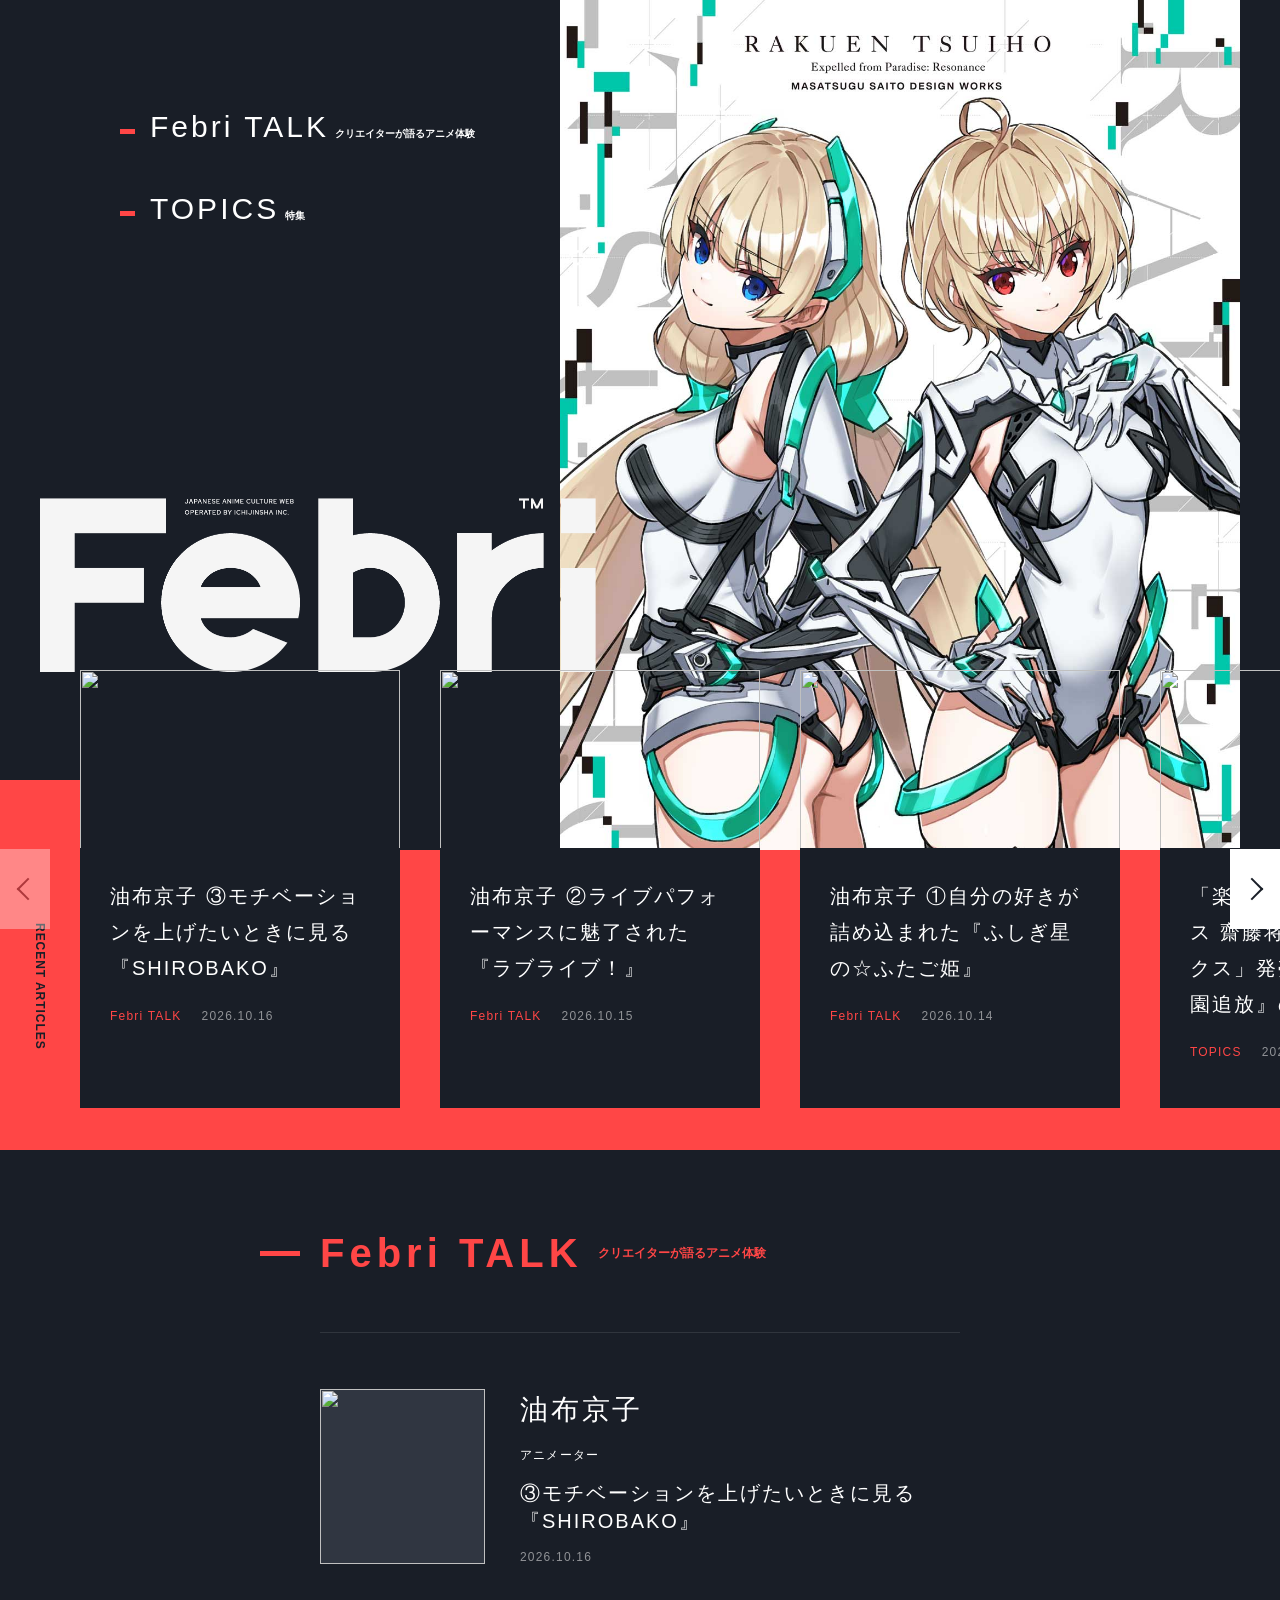
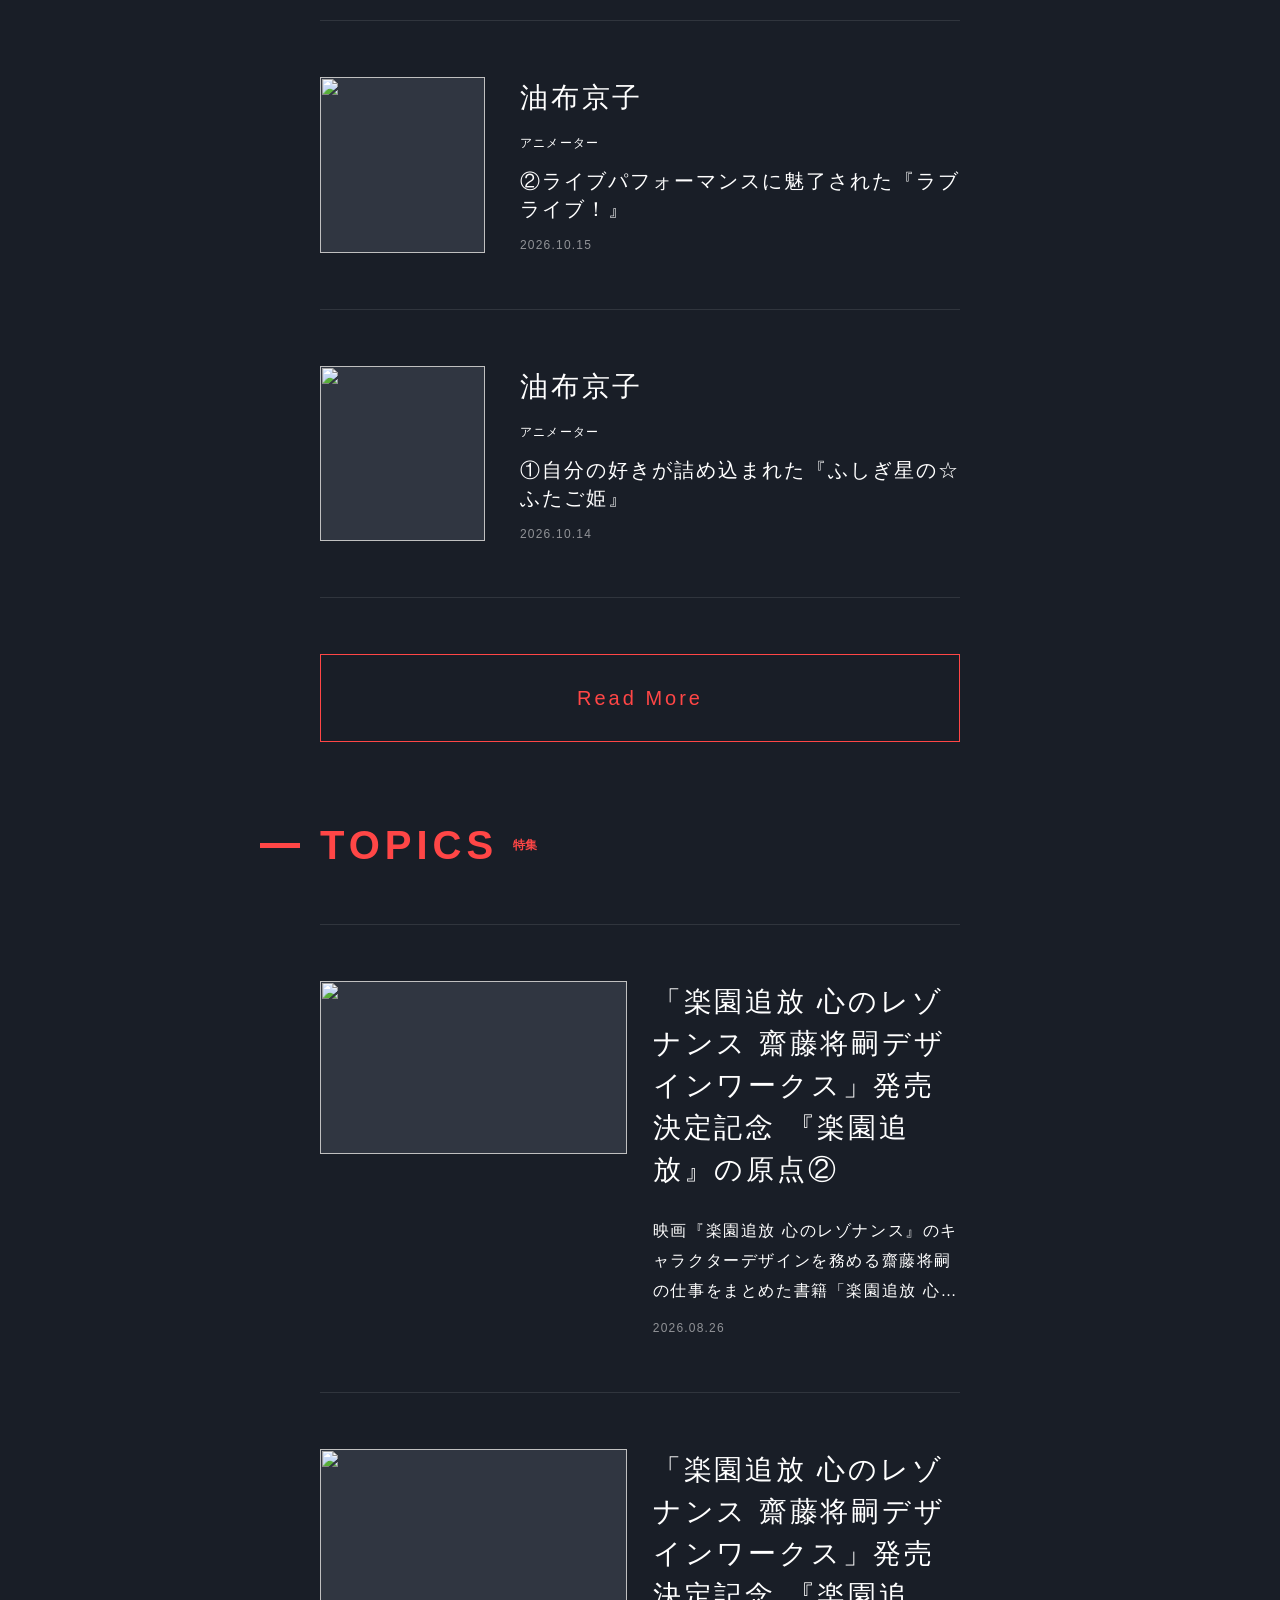
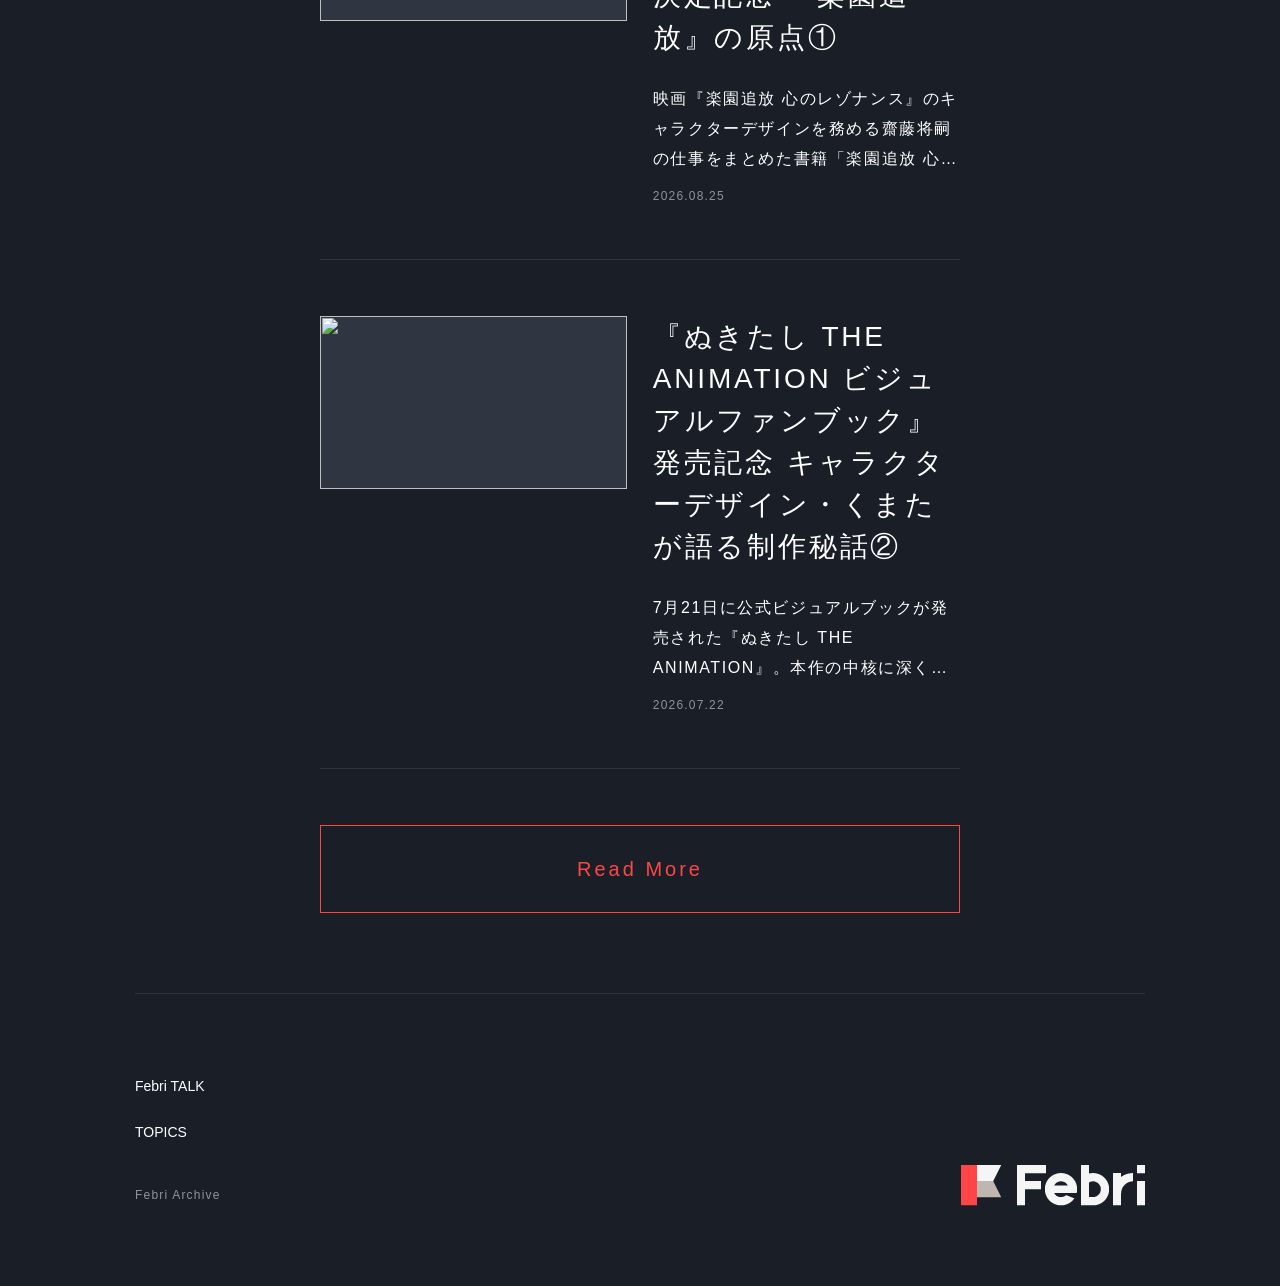
==== commit 2cdb01a8: "feat: 依原站調整首頁、列表與文章頁 UI - 首頁：分類區塊改為原站的列表版型與標題樣式，最新文章輪播加入左右切換與直排標籤 - 列表頁：卡片字重與紅色分隔線比照原站，加入每頁 9 筆的分頁與網" ====
--- a/index.html
+++ b/index.html
@@ -1,4 +1,4 @@
 <!doctype html>
-<html lang="ja"><head><meta charset="utf-8"><meta name="viewport" content="width=device-width,initial-scale=1"><title>Febri | Febri Archive</title><link rel="stylesheet" href="/static/site.css"></head><body><header class="site-header"><div class="nav-wrap"><a href="/" class="brand">Febri Archive</a><nav aria-label="カテゴリ"><a href="/talk/">Febri TALK</a><a href="/topics/">TOPICS</a></nav></div></header>
-<main class="home"><section class="cover"><div class="cover-menu"><nav><a href="/talk/">Febri TALK<small>クリエイターが語るアニメ体験</small></a><a href="/topics/">TOPICS<small>特集</small></a></nav><picture><source media="(max-width:767px)" srcset="/assets/febri-ui/text_banner_sp.png"><img src="/assets/febri-ui/text_banner_2x.png" alt="Febri"></picture></div><img class="cover-art" src="/assets/febri-ui/rakuen_book.jpg" alt="楽園追放 心のレゾナンス"></section><section class="recent" aria-label="RECENT ARTICLES"><div class="rail"><a href="/articles/talk/yufukyoko3/"><img src="/assets/talk/d746b6b550d896e172cfeee77522ff3242614eb90928e9e505bcc3be162726e4.jpg" alt=""><strong>油布京子 ③モチベーションを上げたいときに見る『SHIROBAKO』</strong><small>Febri TALK　2026.10.16</small></a><a href="/articles/talk/yufukyoko2/"><img src="/assets/talk/d746b6b550d896e172cfeee77522ff3242614eb90928e9e505bcc3be162726e4.jpg" alt=""><strong>油布京子 ②ライブパフォーマンスに魅了された『ラブライブ！』</strong><small>Febri TALK　2026.10.15</small></a><a href="/articles/talk/yufukyoko1/"><img src="/assets/talk/d746b6b550d896e172cfeee77522ff3242614eb90928e9e505bcc3be162726e4.jpg" alt=""><strong>油布京子 ①自分の好きが詰め込まれた『ふしぎ星の☆ふたご姫』</strong><small>Febri TALK　2026.10.14</small></a><a href="/articles/topics/rakuen-tsuiho-interview-2/"><img src="/assets/topics/18973bbbb0cfa3d16d537ec1821b53be9745f6e0a1787ec414fb1056021d83e8.jpg" alt=""><strong>「楽園追放 心のレゾナンス 齋藤将嗣デザインワークス」発売決定記念 『楽園追放』の原点② </strong><small>TOPICS　2026.08.26</small></a><a href="/articles/topics/rakuen-tsuiho-interview-1/"><img src="/assets/topics/0b12601e5b1c0f5a83bc05ec95ae080ceaf628a27cd0eaf1422951caa755b99c.jpg" alt=""><strong>「楽園追放 心のレゾナンス 齋藤将嗣デザインワークス」発売決定記念 『楽園追放』の原点① </strong><small>TOPICS　2026.08.25</small></a><a href="/articles/topics/nukitashi2/"><img src="/assets/topics/778b3e8ecdcce6ba174dbbc504b0dbaab96cd6fe99e5181e1ed958de32041494.jpg" alt=""><strong>『ぬきたし THE ANIMATION ビジュアルファンブック』発売記念 キャラクターデザイン・くまたが語る制作秘話② </strong><small>TOPICS　2026.07.22</small></a><a href="/articles/topics/sayonara_lala_interview_2/"><img src="/assets/topics/a89d3994f243f6cb5f791c46b018113e0d8a554f87beb633e71d078c1cdd9e9b.jpg" alt=""><strong>小出卓史監督に聞く 「さよならララ」の深い話② </strong><small>TOPICS　2026.07.22</small></a><a href="/articles/topics/nukitashi1/"><img src="/assets/topics/9027b455f95d9ac7aaaa5370340e292ba472a02ec43292a7df4b4798537b3e2f.jpg" alt=""><strong>『ぬきたし THE ANIMATION ビジュアルファンブック』発売記念 キャラクターデザイン・くまたが語る制作秘話① </strong><small>TOPICS　2026.07.21</small></a><a href="/articles/topics/sayonara-lala-interview-1/"><img src="/assets/topics/1ef191167f6cee03ce5a89df9d17e28ebf436390c064568b261dac22a579a2c6.jpg" alt=""><strong>小出卓史監督に聞く 「さよならララ」の深い話① </strong><small>TOPICS　2026.07.21</small></a><a href="/articles/topics/korekaite_interview_2/"><img src="/assets/topics/8d03919d91d66777d08109578434fb8591d79578804fe1a0fa8f58f19370aacb.jpg" alt=""><strong>『これ描いて死ね』の原点に迫る！ 原作・とよ田みのる×監督・赤城博昭 対談② </strong><small>TOPICS　2026.07.18</small></a></div><h2>RECENT ARTICLES</h2></section><section class="home-category"><h2>Febri TALK</h2><div class="card-grid"><article class="card" data-search="油布京子 アニメーター アニメーターになってからは見るたびに理解度が増していく ――3本目は『shirobako』。これも見ていたのは 油布京子 アニメーター ③モチベーションを上げたいときに見る『shirobako』"><a href="/articles/talk/yufukyoko3/"><picture><source media="(max-width: 767px)" srcset="/assets/talk/bfe54fd1014131e6827c556cb4bfda48be2625985ec493d98727eae7af503ced.jpg"><img src="/assets/talk/d746b6b550d896e172cfeee77522ff3242614eb90928e9e505bcc3be162726e4.jpg" loading="lazy" alt=""></picture><div><h2>油布京子</h2><small>アニメーター</small><p>③モチベーションを上げたいときに見る『SHIROBAKO』</p><time>2026.10.16</time></div></a></article><article class="card" data-search="油布京子 アニメーター 室田雄平さんが描くキャラクターは衝撃的なくらい可愛い ――2本目は『ラブライブ！』シリーズ。アニメ版の1作目が 油布京子 アニメーター ②ライブパフォーマンスに魅了された『ラブライブ！』"><a href="/articles/talk/yufukyoko2/"><picture><source media="(max-width: 767px)" srcset="/assets/talk/bfe54fd1014131e6827c556cb4bfda48be2625985ec493d98727eae7af503ced.jpg"><img src="/assets/talk/d746b6b550d896e172cfeee77522ff3242614eb90928e9e505bcc3be162726e4.jpg" loading="lazy" alt=""></picture><div><h2>油布京子</h2><small>アニメーター</small><p>②ライブパフォーマンスに魅了された『ラブライブ！』</p><time>2026.10.15</time></div></a></article><article class="card" data-search="油布京子 アニメーター 心に刺さった「プリンセスらしくないプリンセス」 ――子供の頃に見て、今でも覚えているアニメ作品というと、どのあ 油布京子 アニメーター ①自分の好きが詰め込まれた『ふしぎ星の☆ふたご姫』"><a href="/articles/talk/yufukyoko1/"><picture><source media="(max-width: 767px)" srcset="/assets/talk/bfe54fd1014131e6827c556cb4bfda48be2625985ec493d98727eae7af503ced.jpg"><img src="/assets/talk/d746b6b550d896e172cfeee77522ff3242614eb90928e9e505bcc3be162726e4.jpg" loading="lazy" alt=""></picture><div><h2>油布京子</h2><small>アニメーター</small><p>①自分の好きが詰め込まれた『ふしぎ星の☆ふたご姫』</p><time>2026.10.14</time></div></a></article></div><a class="jump" href="/talk/">Read More</a></section><section class="home-category"><h2>TOPICS</h2><div class="card-grid"><article class="card" data-search="「楽園追放 心のレゾナンス 齋藤将嗣デザインワークス」発売決定記念 『楽園追放』の原点② アーハンの誕生秘話 ――アーハンはいつの時期にデザイン作業に入ったのですか？ 水島 アンジェラとディンゴをとに 「楽園追放 心のレゾナンス 齋藤将嗣デザインワークス」発売決定記念 『楽園追放』の原点②  映画『楽園追放 心のレゾナンス』のキャラクターデザインを務める齋藤将嗣の仕事をまとめた書籍「楽園追放 心のレゾナンス 齋藤将嗣デザインワークス」が11月18日に発売決定。ここではそれを記念して、2014年発売の書籍「楽園追放 expelled from paradise 齋藤将嗣デザインワ…"><a href="/articles/topics/rakuen-tsuiho-interview-2/"><picture><img src="/assets/topics/18973bbbb0cfa3d16d537ec1821b53be9745f6e0a1787ec414fb1056021d83e8.jpg" loading="lazy" alt=""></picture><div><h2>「楽園追放 心のレゾナンス 齋藤将嗣デザインワークス」発売決定記念 『楽園追放』の原点②</h2><small></small><p>映画『楽園追放 心のレゾナンス』のキャラクターデザインを務める齋藤将嗣の仕事をまとめた書籍「楽園追放 心のレゾナンス 齋藤将嗣デザインワークス」が11月18日に発売決定。ここではそれを記念して、2014年発売の書籍「楽園追放 Expelled from Paradise 齋藤将嗣デザインワ…</p><time>2026.08.26</time></div></a></article><article class="card" data-search="「楽園追放 心のレゾナンス 齋藤将嗣デザインワークス」発売決定記念 『楽園追放』の原点① アンジェラの露出が多めなのは、虚淵さんのおかげ!? 齋藤 僕が水島監督に初めてお会いしたのは、本当に最初の打ち 「楽園追放 心のレゾナンス 齋藤将嗣デザインワークス」発売決定記念 『楽園追放』の原点①  映画『楽園追放 心のレゾナンス』のキャラクターデザインを務める齋藤将嗣の仕事をまとめた書籍「楽園追放 心のレゾナンス 齋藤将嗣デザインワークス」が11月18日に発売決定。ここではそれを記念して、2014年発売の書籍「楽園追放 expelled from paradise 齋藤将嗣デザインワ…"><a href="/articles/topics/rakuen-tsuiho-interview-1/"><picture><img src="/assets/topics/0b12601e5b1c0f5a83bc05ec95ae080ceaf628a27cd0eaf1422951caa755b99c.jpg" loading="lazy" alt=""></picture><div><h2>「楽園追放 心のレゾナンス 齋藤将嗣デザインワークス」発売決定記念 『楽園追放』の原点①</h2><small></small><p>映画『楽園追放 心のレゾナンス』のキャラクターデザインを務める齋藤将嗣の仕事をまとめた書籍「楽園追放 心のレゾナンス 齋藤将嗣デザインワークス」が11月18日に発売決定。ここではそれを記念して、2014年発売の書籍「楽園追放 Expelled from Paradise 齋藤将嗣デザインワ…</p><time>2026.08.25</time></div></a></article><article class="card" data-search="『ぬきたし the animation ビジュアルファンブック』発売記念 キャラクターデザイン・くまたが語る制作秘話② 削れない要素が多い作品だった ――本作で、それぞれのキャラクターをどのような意識で描いたのかはビジュアルファン 『ぬきたし the animation ビジュアルファンブック』発売記念 キャラクターデザイン・くまたが語る制作秘話②  7月21日に公式ビジュアルブックが発売された『ぬきたし the animation』。本作の中核に深く関わったキャラクターデザイン・総作画監督のくまたを迎え、制作の裏側を深掘りするインタビュー。後編となる今回は、本編全11話の作業中に意識したことや、放送を終えた今だからこそ感じていることに…"><a href="/articles/topics/nukitashi2/"><picture><img src="/assets/topics/778b3e8ecdcce6ba174dbbc504b0dbaab96cd6fe99e5181e1ed958de32041494.jpg" loading="lazy" alt=""></picture><div><h2>『ぬきたし THE ANIMATION ビジュアルファンブック』発売記念 キャラクターデザイン・くまたが語る制作秘話②</h2><small></small><p>7月21日に公式ビジュアルブックが発売された『ぬきたし THE ANIMATION』。本作の中核に深く関わったキャラクターデザイン・総作画監督のくまたを迎え、制作の裏側を深掘りするインタビュー。後編となる今回は、本編全11話の作業中に意識したことや、放送を終えた今だからこそ感じていることに…</p><time>2026.07.22</time></div></a></article></div><a class="jump" href="/topics/">Read More</a></section></main>
-<footer><a href="/">Febri Archive</a></footer><script src="/static/site.js"></script></body></html>
+<html lang="ja"><head><meta charset="utf-8"><meta name="viewport" content="width=device-width,initial-scale=1"><title>Febri | Febri Archive</title><link rel="stylesheet" href="/static/site.css"><link rel="icon" href="/favicon.ico" sizes="any"><link rel="apple-touch-icon" href="/assets/febri-ui/shortcut_icon.png"></head><body><header class="site-header"><div class="nav-wrap"><a href="/" class="brand">Febri Archive</a><nav aria-label="カテゴリ"><a href="/talk/">Febri TALK</a><a href="/topics/">TOPICS</a></nav></div></header>
+<main class="home"><section class="cover"><div class="cover-menu"><nav><a href="/talk/">Febri TALK<small>クリエイターが語るアニメ体験</small></a><a href="/topics/">TOPICS<small>特集</small></a></nav><picture><source media="(max-width:767px)" srcset="/assets/febri-ui/text_banner_sp.png"><img src="/assets/febri-ui/text_banner_2x.png" alt="Febri"></picture></div><img class="cover-art" src="/assets/febri-ui/rakuen_book.jpg" alt="楽園追放 心のレゾナンス"></section><section class="recent" aria-label="RECENT ARTICLES"><span class="recent-label" aria-hidden="true">RECENT ARTICLES</span><button type="button" class="rail-button rail-prev" aria-label="前の記事" hidden></button><button type="button" class="rail-button rail-next" aria-label="次の記事" hidden></button><div class="rail"><a href="/articles/talk/yufukyoko3/"><img src="/assets/talk/d746b6b550d896e172cfeee77522ff3242614eb90928e9e505bcc3be162726e4.jpg" alt=""><div><strong>油布京子 ③モチベーションを上げたいときに見る『SHIROBAKO』</strong><span class="meta"><span class="cat">Febri TALK</span><time>2026.10.16</time></span></div></a><a href="/articles/talk/yufukyoko2/"><img src="/assets/talk/d746b6b550d896e172cfeee77522ff3242614eb90928e9e505bcc3be162726e4.jpg" alt=""><div><strong>油布京子 ②ライブパフォーマンスに魅了された『ラブライブ！』</strong><span class="meta"><span class="cat">Febri TALK</span><time>2026.10.15</time></span></div></a><a href="/articles/talk/yufukyoko1/"><img src="/assets/talk/d746b6b550d896e172cfeee77522ff3242614eb90928e9e505bcc3be162726e4.jpg" alt=""><div><strong>油布京子 ①自分の好きが詰め込まれた『ふしぎ星の☆ふたご姫』</strong><span class="meta"><span class="cat">Febri TALK</span><time>2026.10.14</time></span></div></a><a href="/articles/topics/rakuen-tsuiho-interview-2/"><img src="/assets/topics/18973bbbb0cfa3d16d537ec1821b53be9745f6e0a1787ec414fb1056021d83e8.jpg" alt=""><div><strong>「楽園追放 心のレゾナンス 齋藤将嗣デザインワークス」発売決定記念 『楽園追放』の原点②</strong><span class="meta"><span class="cat">TOPICS</span><time>2026.08.26</time></span></div></a><a href="/articles/topics/rakuen-tsuiho-interview-1/"><img src="/assets/topics/0b12601e5b1c0f5a83bc05ec95ae080ceaf628a27cd0eaf1422951caa755b99c.jpg" alt=""><div><strong>「楽園追放 心のレゾナンス 齋藤将嗣デザインワークス」発売決定記念 『楽園追放』の原点①</strong><span class="meta"><span class="cat">TOPICS</span><time>2026.08.25</time></span></div></a><a href="/articles/topics/nukitashi2/"><img src="/assets/topics/778b3e8ecdcce6ba174dbbc504b0dbaab96cd6fe99e5181e1ed958de32041494.jpg" alt=""><div><strong>『ぬきたし THE ANIMATION ビジュアルファンブック』発売記念 キャラクターデザイン・くまたが語る制作秘話②</strong><span class="meta"><span class="cat">TOPICS</span><time>2026.07.22</time></span></div></a><a href="/articles/topics/sayonara_lala_interview_2/"><img src="/assets/topics/a89d3994f243f6cb5f791c46b018113e0d8a554f87beb633e71d078c1cdd9e9b.jpg" alt=""><div><strong>小出卓史監督に聞く 「さよならララ」の深い話②</strong><span class="meta"><span class="cat">TOPICS</span><time>2026.07.22</time></span></div></a><a href="/articles/topics/nukitashi1/"><img src="/assets/topics/9027b455f95d9ac7aaaa5370340e292ba472a02ec43292a7df4b4798537b3e2f.jpg" alt=""><div><strong>『ぬきたし THE ANIMATION ビジュアルファンブック』発売記念 キャラクターデザイン・くまたが語る制作秘話①</strong><span class="meta"><span class="cat">TOPICS</span><time>2026.07.21</time></span></div></a><a href="/articles/topics/sayonara-lala-interview-1/"><img src="/assets/topics/1ef191167f6cee03ce5a89df9d17e28ebf436390c064568b261dac22a579a2c6.jpg" alt=""><div><strong>小出卓史監督に聞く 「さよならララ」の深い話①</strong><span class="meta"><span class="cat">TOPICS</span><time>2026.07.21</time></span></div></a><a href="/articles/topics/korekaite_interview_2/"><img src="/assets/topics/8d03919d91d66777d08109578434fb8591d79578804fe1a0fa8f58f19370aacb.jpg" alt=""><div><strong>『これ描いて死ね』の原点に迫る！ 原作・とよ田みのる×監督・赤城博昭 対談②</strong><span class="meta"><span class="cat">TOPICS</span><time>2026.07.18</time></span></div></a></div></section><section class="home-category home-talk"><h2 class="title_news">Febri TALK<span>クリエイターが語るアニメ体験</span></h2><div class="card-grid"><article class="card" data-search="油布京子 アニメーター アニメーターになってからは見るたびに理解度が増していく ――3本目は『shirobako』。これも見ていたのは 油布京子 アニメーター ③モチベーションを上げたいときに見る『shirobako』"><a href="/articles/talk/yufukyoko3/"><picture><img src="/assets/talk/bfe54fd1014131e6827c556cb4bfda48be2625985ec493d98727eae7af503ced.jpg" loading="lazy" alt=""></picture><div><h2>油布京子</h2><small>アニメーター</small><p>③モチベーションを上げたいときに見る『SHIROBAKO』</p><time>2026.10.16</time></div></a></article><article class="card" data-search="油布京子 アニメーター 室田雄平さんが描くキャラクターは衝撃的なくらい可愛い ――2本目は『ラブライブ！』シリーズ。アニメ版の1作目が 油布京子 アニメーター ②ライブパフォーマンスに魅了された『ラブライブ！』"><a href="/articles/talk/yufukyoko2/"><picture><img src="/assets/talk/bfe54fd1014131e6827c556cb4bfda48be2625985ec493d98727eae7af503ced.jpg" loading="lazy" alt=""></picture><div><h2>油布京子</h2><small>アニメーター</small><p>②ライブパフォーマンスに魅了された『ラブライブ！』</p><time>2026.10.15</time></div></a></article><article class="card" data-search="油布京子 アニメーター 心に刺さった「プリンセスらしくないプリンセス」 ――子供の頃に見て、今でも覚えているアニメ作品というと、どのあ 油布京子 アニメーター ①自分の好きが詰め込まれた『ふしぎ星の☆ふたご姫』"><a href="/articles/talk/yufukyoko1/"><picture><img src="/assets/talk/bfe54fd1014131e6827c556cb4bfda48be2625985ec493d98727eae7af503ced.jpg" loading="lazy" alt=""></picture><div><h2>油布京子</h2><small>アニメーター</small><p>①自分の好きが詰め込まれた『ふしぎ星の☆ふたご姫』</p><time>2026.10.14</time></div></a></article></div><a class="jump" href="/talk/">Read More</a></section><section class="home-category home-topics"><h2 class="title_news">TOPICS<span>特集</span></h2><div class="card-grid"><article class="card" data-search="「楽園追放 心のレゾナンス 齋藤将嗣デザインワークス」発売決定記念 『楽園追放』の原点② アーハンの誕生秘話 ――アーハンはいつの時期にデザイン作業に入ったのですか？ 水島 アンジェラとディンゴをとに 「楽園追放 心のレゾナンス 齋藤将嗣デザインワークス」発売決定記念 『楽園追放』の原点②  映画『楽園追放 心のレゾナンス』のキャラクターデザインを務める齋藤将嗣の仕事をまとめた書籍「楽園追放 心のレゾナンス 齋藤将嗣デザインワークス」が11月18日に発売決定。ここではそれを記念して、2014年発売の書籍「楽園追放 expelled from paradise 齋藤将嗣デザインワ…"><a href="/articles/topics/rakuen-tsuiho-interview-2/"><picture><img src="/assets/topics/18973bbbb0cfa3d16d537ec1821b53be9745f6e0a1787ec414fb1056021d83e8.jpg" loading="lazy" alt=""></picture><div><h2>「楽園追放 心のレゾナンス 齋藤将嗣デザインワークス」発売決定記念 『楽園追放』の原点②</h2><small></small><p>映画『楽園追放 心のレゾナンス』のキャラクターデザインを務める齋藤将嗣の仕事をまとめた書籍「楽園追放 心のレゾナンス 齋藤将嗣デザインワークス」が11月18日に発売決定。ここではそれを記念して、2014年発売の書籍「楽園追放 Expelled from Paradise 齋藤将嗣デザインワ…</p><time>2026.08.26</time></div></a></article><article class="card" data-search="「楽園追放 心のレゾナンス 齋藤将嗣デザインワークス」発売決定記念 『楽園追放』の原点① アンジェラの露出が多めなのは、虚淵さんのおかげ!? 齋藤 僕が水島監督に初めてお会いしたのは、本当に最初の打ち 「楽園追放 心のレゾナンス 齋藤将嗣デザインワークス」発売決定記念 『楽園追放』の原点①  映画『楽園追放 心のレゾナンス』のキャラクターデザインを務める齋藤将嗣の仕事をまとめた書籍「楽園追放 心のレゾナンス 齋藤将嗣デザインワークス」が11月18日に発売決定。ここではそれを記念して、2014年発売の書籍「楽園追放 expelled from paradise 齋藤将嗣デザインワ…"><a href="/articles/topics/rakuen-tsuiho-interview-1/"><picture><img src="/assets/topics/0b12601e5b1c0f5a83bc05ec95ae080ceaf628a27cd0eaf1422951caa755b99c.jpg" loading="lazy" alt=""></picture><div><h2>「楽園追放 心のレゾナンス 齋藤将嗣デザインワークス」発売決定記念 『楽園追放』の原点①</h2><small></small><p>映画『楽園追放 心のレゾナンス』のキャラクターデザインを務める齋藤将嗣の仕事をまとめた書籍「楽園追放 心のレゾナンス 齋藤将嗣デザインワークス」が11月18日に発売決定。ここではそれを記念して、2014年発売の書籍「楽園追放 Expelled from Paradise 齋藤将嗣デザインワ…</p><time>2026.08.25</time></div></a></article><article class="card" data-search="『ぬきたし the animation ビジュアルファンブック』発売記念 キャラクターデザイン・くまたが語る制作秘話② 削れない要素が多い作品だった ――本作で、それぞれのキャラクターをどのような意識で描いたのかはビジュアルファン 『ぬきたし the animation ビジュアルファンブック』発売記念 キャラクターデザイン・くまたが語る制作秘話②  7月21日に公式ビジュアルブックが発売された『ぬきたし the animation』。本作の中核に深く関わったキャラクターデザイン・総作画監督のくまたを迎え、制作の裏側を深掘りするインタビュー。後編となる今回は、本編全11話の作業中に意識したことや、放送を終えた今だからこそ感じていることに…"><a href="/articles/topics/nukitashi2/"><picture><img src="/assets/topics/778b3e8ecdcce6ba174dbbc504b0dbaab96cd6fe99e5181e1ed958de32041494.jpg" loading="lazy" alt=""></picture><div><h2>『ぬきたし THE ANIMATION ビジュアルファンブック』発売記念 キャラクターデザイン・くまたが語る制作秘話②</h2><small></small><p>7月21日に公式ビジュアルブックが発売された『ぬきたし THE ANIMATION』。本作の中核に深く関わったキャラクターデザイン・総作画監督のくまたを迎え、制作の裏側を深掘りするインタビュー。後編となる今回は、本編全11話の作業中に意識したことや、放送を終えた今だからこそ感じていることに…</p><time>2026.07.22</time></div></a></article></div><a class="jump" href="/topics/">Read More</a></section></main>
+<footer class="site-footer"><div><div><ul><li><a href="/talk/">Febri TALK</a></li><li><a href="/topics/">TOPICS</a></li></ul><small>Febri Archive</small></div><a class="footer-logo" href="/">Febri Archive</a></div></footer><script src="/static/site.js"></script></body></html>
--- a/static/site.css
+++ b/static/site.css
@@ -1,143 +1,322 @@
 :root {
   color-scheme: dark;
   --paper: #191e27;
+  --panel: #252a33;
   --red: #ff4646;
   --muted: #acafb5;
+  --date: #919397;
+  --tag: #9ea0a4;
+  --line: rgb(255 255 255 / .1);
   --column: min(1010px, calc(100% - 60px));
+  --body: min(640px, var(--column));
 }
 * { box-sizing: border-box; }
+html { scroll-padding-top: 80px; }
 body { margin: 0; background: var(--paper); color: white; font-family: "Red Hat Display", "Noto Sans JP", "Yu Gothic", Meiryo, sans-serif; line-height: 1.8; }
 a { color: inherit; text-decoration: none; }
 a:hover { color: var(--red); }
-a:focus-visible, input:focus-visible { outline: 2px solid currentColor; outline-offset: 3px; }
+a:focus-visible, input:focus-visible, button:focus-visible { outline: 2px solid currentColor; outline-offset: 3px; }
 img { max-width: 100%; }
-.site-header { background: var(--paper); }
-.nav-wrap, .crumb > div, .listing, .home-category { width: var(--column); margin-inline: auto; }
-.nav-wrap { min-height: 65px; display: flex; align-items: center; justify-content: space-between; gap: 2rem; }
+[hidden] { display: none !important; }
+
+/* ---------- header ---------- */
+.site-header { position: sticky; top: 0; z-index: 50; background: var(--paper); }
+.nav-wrap, .crumb > div, .listing, .site-footer > div { width: var(--column); margin-inline: auto; }
+.nav-wrap { min-height: 65px; display: flex; align-items: center; gap: clamp(32px, 6vw, 92px); }
+.nav-wrap nav { margin-right: auto; }
 .brand { width: 89px; height: 28px; flex: none; background: url("/assets/febri-ui/logo_header_2x.png") left center / contain no-repeat; overflow: hidden; font-size: 0; }
-.nav-wrap nav { display: flex; gap: clamp(24px, 5vw, 80px); font-weight: 700; letter-spacing: .06em; color: var(--muted); }
+.nav-wrap nav { display: flex; gap: clamp(24px, 5vw, 80px); font-weight: 700; letter-spacing: .1em; color: var(--muted); }
 .nav-wrap nav a.active, .nav-wrap nav [aria-current] { color: white; }
+.nav-wrap nav a:hover { color: var(--red); }
 .archive-filter { display: flex; align-items: center; gap: 8px; }
-.archive-filter input { border: 0; border-radius: 20px; padding: 7px 15px; background: #393d45; color: white; width: 210px; }
+.archive-filter input { border: 0; border-radius: 30px; height: 30px; padding: 0 15px; background: #3b4047; color: white; width: 210px; }
 .archive-filter input::placeholder { color: #c4c6cb; }
 #result-count { font-size: 12px; }
-.crumb, .breadcrumb { background: #252a33; font-size: 12px; }
+.menu-toggle { display: none; }
+
+/* ---------- breadcrumb ---------- */
+.crumb, .breadcrumb { background: var(--panel); font-size: 12px; letter-spacing: .1em; }
 .crumb > div, .breadcrumb { padding-block: 20px; }
-.crumb a, .breadcrumb a { color: var(--muted); }
+.crumb a, .breadcrumb a { color: #6c6f75; }
+.crumb a:hover, .breadcrumb a:hover { color: var(--red); }
+.crumb .sep, .breadcrumb .sep { color: #6c6f75; margin-inline: 12px; }
+
+/* ---------- listing pages ---------- */
 .intro { text-align: center; padding: 49px 0 62px; }
-.intro h1, .home-category > h2 { margin: 0; color: var(--red); font-size: 48px; letter-spacing: .05em; line-height: 1.2; }
+.intro h1 { margin: 0; color: var(--red); font-size: 48px; letter-spacing: .05em; line-height: 1.2; }
 .intro p { font-size: 20px; letter-spacing: .08em; font-weight: 700; margin: 14px auto 0; }
 .jump { display: inline-block; padding: 11px 20px; border: 1px solid var(--red); color: var(--red); font-weight: 700; }
 .jump:hover { background: var(--red); color: var(--paper); }
 .intro .jump { margin-top: 63px; }
 .topics .intro { padding-bottom: 136px; }
-.card-grid { display: grid; grid-template-columns: repeat(3, minmax(0, 1fr)); gap: 54px 5%; }
+.card-grid { display: grid; grid-template-columns: repeat(3, minmax(0, 1fr)); gap: 80px 5%; }
+.card { border-bottom: 1px solid var(--red); padding-bottom: 30px; }
 .card a, picture, picture img { display: block; }
-.card picture, .no-image { aspect-ratio: 16/9; background: #303641; }
+.card a:hover { color: var(--red); }
+.card picture, .no-image { position: relative; aspect-ratio: 16/9; background: #303641; overflow: hidden; }
+.card picture::after, .box_list figure::after { content: ""; position: absolute; inset: 0; background: var(--red); opacity: 0; transition: opacity .2s; }
+.card a:hover picture::after, .box_list a:hover figure::after { opacity: .7; }
 .card img { width: 100%; height: 100%; object-fit: cover; }
-.card h2 { font-size: 28px; line-height: 1.5; font-weight: 500; letter-spacing: .06em; margin: 28px 0 0; }
-.card small { font-size: 12px; letter-spacing: .06em; }
+.card a > div { min-width: 0; overflow-wrap: anywhere; }
+.card h2 { font-size: 28px; line-height: 42px; font-weight: 400; letter-spacing: .1em; margin: 30px 0 0; }
+.card small { display: block; font-size: 12px; line-height: 36px; letter-spacing: .1em; }
 .card small:empty { display: none; }
-.card p { display: -webkit-box; -webkit-box-orient: vertical; -webkit-line-clamp: 3; overflow: hidden; font-weight: 600; letter-spacing: .06em; margin: 22px 0 0; }
-.card time { display: block; color: var(--muted); font-size: 12px; margin-top: 20px; }
-.empty, footer { text-align: center; padding: 32px; }
-footer { border-top: 1px solid #393e46; margin-top: 76px; font-size: 13px; }
-body:has(.home) .site-header { display: none; }
-.cover { max-width: 1200px; margin: auto; display: grid; grid-template-columns: 43.33% 56.67%; height: min(780px, 65vw); }
+.card p { display: -webkit-box; -webkit-box-orient: vertical; -webkit-line-clamp: 3; overflow: hidden; font-size: 16px; line-height: 30px; letter-spacing: .1em; margin: 20px 0; }
+.card time { display: block; color: var(--date); font-size: 12px; letter-spacing: .1em; line-height: 1.2; }
+.card a:hover time { color: var(--red); }
+.empty { text-align: center; padding: 32px; }
+.pagination { margin-top: 40px; display: flex; justify-content: center; flex-wrap: wrap; font-size: 20px; }
+.pagination a, .pagination span { padding: 0 13px; color: var(--date); margin-bottom: 10px; }
+.pagination a:hover { color: var(--red); }
+.pagination [aria-current] { color: white; }
+
+/* ---------- home ---------- */
+body:has(.home) .site-header { position: fixed; inset: 0 0 auto; transform: translateY(-100%); transition: transform .25s; }
+body:has(.home) .site-header.is-stuck { transform: none; }
+.cover { max-width: 1200px; margin: auto; display: grid; grid-template-columns: 43.33% 56.67%; height: min(850px, 70.8vw); }
 .cover-menu { position: relative; }
-.cover-menu nav { display: grid; gap: 25px; padding: 95px 0 0 15%; }
-.cover-menu nav a { font-size: 30px; letter-spacing: .06em; }
-.cover-menu nav a::before { content: "– "; color: var(--red); font-weight: 900; }
-.cover-menu small { font-size: 10px; letter-spacing: normal; }
-.cover-menu picture { position: absolute; bottom: 14%; left: 0; width: 107%; }
+.cover-menu nav { display: grid; justify-items: start; gap: 35px; padding: 107px 0 0 80px; }
+.cover-menu nav a { position: relative; padding-left: 30px; font-size: 30px; font-weight: 500; letter-spacing: 3px; line-height: 40px; }
+.cover-menu nav a::before { content: ""; position: absolute; left: 0; top: 50%; width: 15px; height: 5px; margin-top: -2px; background: var(--red); }
+.cover-menu small { padding-left: 6px; font-size: 10px; font-weight: 700; letter-spacing: normal; }
+.cover-menu picture { position: absolute; bottom: 21%; left: 0; width: 107%; }
 .cover-art { width: 100%; height: 100%; min-height: 0; object-fit: cover; object-position: top; }
-.recent { position: relative; margin-top: max(-110px,-9vw); background: linear-gradient(transparent min(110px,9vw),var(--red) 0); padding-bottom: 32px; }
-.rail { display: flex; gap: 40px; overflow-x: auto; padding: 0 max(25px,calc((100% - 1280px)/2)) 16px; scroll-snap-type: x proximity; }
-.rail a { flex: 0 0 320px; background: var(--paper); scroll-snap-align: center; }
-.rail img { display: block; aspect-ratio: 16/9; object-fit: cover; width: 100%; }
-.rail strong, .rail small { display: block; padding: 16px 24px 0; }
-.rail small { padding-bottom: 18px; color: var(--muted); }
-.recent h2 { text-align: center; letter-spacing: .12em; }
-.home-category { padding: 72px 0 0; }
-.home-category > h2 { margin-bottom: 40px; }
-.home-category .jump { margin-top: 30px; }
+.recent { position: relative; margin-top: -180px; padding: 0 0 42px 80px; background: linear-gradient(transparent 180px, var(--red) 180px); }
+.recent::before { content: ""; position: absolute; left: 0; top: 110px; bottom: 0; width: 80px; background: var(--red); }
+.recent-label { position: absolute; left: 0; bottom: 100px; width: 80px; writing-mode: vertical-rl; display: flex; align-items: center; color: var(--paper); font-size: 12px; font-weight: 700; letter-spacing: .08em; line-height: 80px; }
+.rail { display: flex; gap: 40px; overflow-x: auto; scroll-snap-type: x mandatory; scroll-behavior: smooth; scrollbar-width: none; }
+.rail::-webkit-scrollbar { display: none; }
+.rail > a { flex: 0 0 320px; display: flex; flex-direction: column; scroll-snap-align: start; }
+.rail > a:hover { color: white; }
+.rail img { display: block; height: 180px; width: 100%; object-fit: cover; }
+.rail > a > div { flex: 1; min-height: 260px; padding: 30px; background: var(--paper); margin-top: -2px; }
+.rail strong { display: -webkit-box; -webkit-box-orient: vertical; -webkit-line-clamp: 4; overflow: hidden; font-size: 20px; font-weight: 400; line-height: 36px; letter-spacing: .1em; }
+.rail .meta { display: block; margin-top: 20px; font-size: 12px; letter-spacing: .1em; }
+.rail .cat { color: var(--red); padding-right: 20px; }
+.rail time { color: var(--date); }
+.rail > a:hover time { color: var(--red); }
+.rail-button { position: absolute; z-index: 2; top: 179px; width: 50px; height: 80px; border: 0; background: white; color: var(--paper); cursor: pointer; }
+.rail-button::before { content: ""; display: block; width: 14px; height: 14px; margin: auto; border: solid currentColor; border-width: 0 0 2px 2px; transform: translateX(3px) rotate(45deg); }
+.rail-prev { left: 0; }
+.rail-next { right: 0; }
+.rail-next::before { transform: translateX(-3px) rotate(-135deg); }
+.rail-button:disabled { opacity: .35; cursor: default; }
+.home-category { width: var(--body); margin-inline: auto; }
+.title_news { position: relative; display: flex; align-items: center; margin: 80px 0 56px; color: var(--red); font-size: 40px; line-height: 46px; letter-spacing: 5px; }
+.title_news::before { content: ""; position: absolute; left: -60px; top: 50%; width: 40px; height: 5px; margin-top: -2.5px; background: var(--red); }
+.title_news span { padding-left: 15px; font-family: "Noto Sans JP", sans-serif; font-size: 12px; letter-spacing: normal; }
+.home-category .card-grid { display: block; }
+.home-category .card { border: 0; border-top: 1px solid var(--line); padding: 56px 0; }
+.home-category .card:last-child { border-bottom: 1px solid var(--line); }
+.home-category .card a { display: flex; justify-content: space-between; }
+.home-talk .card picture { flex: 0 0 165px; aspect-ratio: 1; }
+.home-talk .card a > div { width: 440px; }
+.home-category .card h2 { margin: 0 0 15px; }
+.home-category .card small { line-height: 1.5; }
+.home-talk .card p { font-size: 20px; line-height: 28px; margin: 15px 0; -webkit-line-clamp: 2; }
+.home-topics .card picture { flex: 0 0 48%; align-self: flex-start; }
+.home-topics .card a > div { width: 48%; }
+.home-topics .card h2 { padding-bottom: 15px; margin-bottom: 10px; }
+.home-topics .card p { margin: 0 0 15px; }
+.home-category .jump { display: block; margin-top: 56px; padding: 25px; text-align: center; font-size: 20px; font-weight: 400; letter-spacing: 3px; }
+
+/* ---------- footer ---------- */
+.site-footer { margin-top: 80px; }
+.site-footer > div { display: flex; justify-content: space-between; align-items: flex-end; padding: 80px 0; border-top: 1px solid var(--line); }
+.site-footer ul { margin: 0; padding: 0; list-style: none; display: grid; gap: 20px; font-size: 14px; }
+.site-footer small { display: block; margin-top: 40px; color: var(--date); font-size: 12px; letter-spacing: .1em; }
+.footer-logo { display: block; width: 184px; height: 41px; background: url("/assets/febri-ui/logo_footer.png") center / contain no-repeat; font-size: 0; }
+.footer-logo:hover { background-image: url("/assets/febri-ui/logo_footer_hover.png"); }
+
+/* ---------- article ---------- */
 .article { max-width: 1200px; margin: auto; }
-.breadcrumb { margin: 0; padding-inline: max(20px,calc((100% - 1010px)/2)); }
-.article-hero { display: block; width: 100%; max-height: 600px; object-fit: cover; }
+.breadcrumb { margin: 0; padding-inline: max(20px, calc((100% - 1010px) / 2)); }
+.crumb span:last-child, .breadcrumb span:last-child { color: white; }
+.article-hero { display: block; width: 100%; height: auto; }
 .article:has(.detailB_box_banner_sp) > .article-hero { display: none; }
-.article .box_banner { color: #191e27; background: var(--red); padding: 65px max(32px,8%); }
-.article .detailB_box_banner_sp { background: var(--red) url("/assets/febri-ui/bg_detail_b.png") right center / auto 100% no-repeat; padding: 76px 33% 46px 8%; }
-.box_banner_head_image { float: right; width: 120px; }
+:where(.article > .content > .content) > *, .page-break { width: var(--body); margin-inline: auto; }
+.article .box_banner { position: relative; width: min(720px, var(--column)); margin: -100px 0 0 max(calc(50% - 400px), calc((100% - var(--column)) / 2)); padding: 80px; color: var(--paper); background: var(--red); }
+.article .detailB_box_banner_sp { width: min(1040px, 100%); margin: 0 auto; background: var(--red); padding: 80px calc(min(320px, 30%) + 40px) 80px max(15px, calc(50% - 505px)); }
+.article .detailB_box_banner_sp::after { content: ""; position: absolute; top: 0; right: 0; bottom: 0; width: min(320px, 30%); background: url("/assets/febri-ui/bg_detail_b.png") left top / cover no-repeat; }
+.detailB_box_banner_head_sp { display: flex; flex-direction: row-reverse; justify-content: space-between; gap: 24px; }
+.box_banner_head_image { flex: 0 0 120px; width: 120px; }
 .box_banner_head_image img { width: 100%; display: block; }
-.box_banner .cat, .box_banner .date, .foot { font-size: 12px; }
-.box_banner .cat { color: white; margin-right: 12px; }
-.box_banner h2 { font-size: 40px; line-height: 1.5; margin: 16px 0 32px; }
-.box_banner h2 span { font-size: 16px; font-weight: normal; }
-.box_banner_content { clear: both; }
-.box_banner_content::before { content: ""; display: block; width: 40px; border-top: 1px solid; margin: 32px 0 46px; }
-.box_banner .des { font-size: 18px; line-height: 2; letter-spacing: .06em; }
-.box_banner .ttl { font-size: 20px; }
-.list-tag { display: flex; gap: 5px; flex-wrap: wrap; list-style: none; padding: 0; }
-.list-tag a { display: inline-block; border: 1px solid; padding: 2px 10px; font-size: 12px; }
-.article .detail, .article .box-profile, .article .related_post, .article .related-profile, .article .list-outlink, .page-break { width: var(--column); margin: 64px auto; }
-.article .detail { line-height: 2; letter-spacing: .04em; }
+.box_banner .cat, .box_banner .date, .box_banner .foot { font-size: 12px; letter-spacing: .1em; font-weight: 500; }
+.box_banner .cat { color: white; margin-right: 10px; }
+.box_banner_head .title { position: relative; padding-top: 15px; }
+.box_banner_head .title::after { content: ""; position: absolute; left: 0; bottom: -40px; width: 40px; border-top: 1px solid var(--paper); }
+.box_banner h2 { font-size: 40px; line-height: 1.5; margin: 0 0 8px; }
+.box_banner h2 span { font-size: 18px; font-weight: normal; }
+.box_banner_head { padding-bottom: 40px; }
+.box_banner_content { padding-top: 40px; }
+.box_banner .ttl { margin: 0 0 25px; font-size: 20px; line-height: 36px; letter-spacing: .1em; }
+.box_banner .des p { margin: 0; padding-bottom: 20px; font-size: 18px; line-height: 36px; letter-spacing: .1em; }
+.box_banner .foot { margin: 0 0 15px; }
+.box_banner .foot:empty { display: none; }
+.box_banner_footer { padding-top: 25px; }
+.list-tag { display: flex; gap: 12px 5px; flex-wrap: wrap; list-style: none; padding: 0; margin: 0; }
+.list-tag a { display: inline-block; border: 1px solid; padding: 5px 10px; font-size: 12px; line-height: 1.2; }
+.list-tag a::before, .list_tag a::before { content: "#"; padding-right: 3px; }
+.list-tag a:hover { color: white; }
+.article .detail { margin-top: 80px; }
+.article .box_banner:not(.detailB_box_banner_sp) ~ .detail { margin-top: 160px; }
+.box_list_b_content { margin-bottom: 80px; }
+.detail p, .detail li { font-size: 17px; line-height: 36px; letter-spacing: .1em; overflow-wrap: anywhere; }
+.detail p { margin: 0 0 50px; }
+.detail p:last-child { margin-bottom: 0; }
+.blocks_general { margin-bottom: 50px; }
 .detail img, .related img, .info img { height: auto; max-width: 100%; }
-.detail a, .related-profile a { text-decoration: underline; }
-.title_h3, .ttl-box { color: var(--red); margin-top: 3em; }
-.related { display: grid; grid-template-columns: repeat(2,minmax(0,1fr)); gap: 24px; }
+.detail .image { margin-bottom: 50px; }
+.detail figure { margin: 0; }
+.detail blockquote { margin: 20px 0 0; padding-left: 15px; border-left: 1px solid var(--tag); color: var(--tag); }
+.detail blockquote p { font-size: 14px; line-height: 28px; margin: 0; }
+.detail a { color: var(--red); text-decoration: underline; }
+.detail a:hover { text-decoration: none; }
+.detail iframe { max-width: 100%; }
+.detail ul { padding-left: 1.2em; }
+.detail .list-ttl { list-style: none; padding: 0; color: var(--tag); font-size: 12px; }
+.title_h3, .title_h4 { margin: 0 0 40px; color: var(--red); font-size: 22px; font-weight: 400; line-height: 38px; letter-spacing: .1em; }
+.box_bg { background: var(--red); padding: 65px; margin-bottom: 65px; color: var(--paper); }
+.box_bg .title_h3, .box_bg .title_h4 { color: var(--paper); }
+.box_bg_dark { background: #2b3039; color: white; }
+h4.ttl-box { margin: 0 0 35px; color: var(--red); font-size: 24px; line-height: 28.8px; letter-spacing: .1em; }
+.box-profile { margin-bottom: 60px; }
+.box-profile .info { display: flex; justify-content: space-between; margin-bottom: 40px; }
+.box-profile .info-content { order: 1; width: 65%; }
+.box-profile .info-image { order: 2; width: 30%; }
+.box-profile .title { margin-bottom: 30px; }
+.box-profile .title h4 { margin: 0; padding-bottom: 15px; font-size: 32px; font-weight: 400; letter-spacing: .1em; line-height: 1.15; }
+.box-profile .title p { margin: 0; font-size: 18px; letter-spacing: .1em; }
+.box-profile .description p { margin: 0; padding-bottom: 20px; font-size: 16px; line-height: 30px; letter-spacing: .1em; }
+.box-profile .description p:last-child { padding-bottom: 0; }
+.box-profile .description a, .related-profile a { color: var(--red); text-decoration: underline; }
+.box-profile .description a { font-size: 12px; }
+.box-profile .info-footer:empty { display: none; }
+.related-profile { margin-bottom: 60px; }
+.related-profile h4 { margin: 0 0 25px; font-size: 18px; letter-spacing: .1em; }
+.list-related-profile { list-style: none; margin: 0; padding: 0; display: grid; gap: 15px; }
+.list-related-profile a { font-size: 18px; letter-spacing: .1em; line-height: 1.5; }
+.related-profile a:hover { text-decoration: none; }
+.related_post { padding-top: 80px; }
+.related_post h2.title { margin: 0; padding-bottom: 40px; font-size: 24px; font-weight: 400; letter-spacing: .1em; }
+.box_list { padding: 56px 0; border-top: 1px solid var(--line); }
+.box_list > a { display: flex; gap: 36px; }
+.box_list > a:hover { color: var(--red); }
+.box_list_img { flex: 0 0 284px; }
+.box_list figure { position: relative; margin: 0; aspect-ratio: 16/9; }
+.box_list figure img { display: block; width: 100%; height: 100%; object-fit: cover; }
+.box_list_content { min-width: 0; }
+.cataribe_name { margin-bottom: 15px; font-size: 20px; }
+.box_list_title h4 { margin: -5px 0 0; font-size: 20px; font-weight: 400; line-height: 30px; letter-spacing: .1em; }
+.box_list_footer span { color: var(--date); font-size: 12px; letter-spacing: .1em; }
+.list-outlink .box-outlink { display: flex; align-items: center; padding: 40px 0; border-top: 1px solid var(--line); }
+.list-outlink .box-outlink:has(.list_social) { display: none; }
+.outlink-title { width: 10%; flex: none; font-size: 12px; letter-spacing: .1em; }
+.outlink-content { flex: 1; }
+.list_tag ul.tags { display: flex; flex-wrap: wrap; gap: 15px 10px; list-style: none; margin: 0; padding: 0; }
+.list_tag ul.tags li { border: 1px solid var(--tag); padding: 2px 7px 4px; line-height: 1.2; }
+.list_tag ul.tags a { color: var(--tag); font-size: 12px; }
+.list_tag ul.tags li:hover { border-color: var(--red); }
+.list_tag ul.tags li:hover a { color: var(--red); }
 .article .ads, .article .sidebar, .article .sns, .article .list_social { display: none; }
+
+/* ---------- mobile ---------- */
 @media (max-width: 767px) {
-  :root { --column: calc(100% - 30px); }
-  body:has(.home) .site-header { display: block; }
-  .nav-wrap { position: relative; min-height: 44px; justify-content: center; flex-wrap: wrap; gap: 0; width: 100%; padding-top: 8px; }
-  .brand { width: 67px; height: 26px; background-image: url("/assets/febri-ui/logo_header_sp_2x.png"); }
-  .nav-wrap nav { width: 100%; justify-content: space-evenly; background: #30343c; font-size: 12px; margin-top: 7px; padding: 5px; }
+  :root { --column: calc(100% - 30px); --body: var(--column); }
+  html { scroll-padding-top: 100px; }
+  body:has(.home) .site-header { position: sticky; transform: none; }
+  .nav-wrap { position: relative; min-height: 44px; justify-content: center; flex-wrap: wrap; gap: 0; width: 100%; }
+  .brand { width: 67px; height: 26px; margin-block: 8px; background-image: url("/assets/febri-ui/logo_header_sp_2x.png"); }
+  .menu-toggle { display: block; position: absolute; top: 8px; left: 12px; padding: 4px 2px; background: transparent; color: white; font: 12px/1.5 sans-serif; border: 0; cursor: pointer; }
+  .nav-wrap nav { width: 100%; justify-content: space-evenly; background: #30343c; font-size: 12px; padding: 5px; }
   .archive-filter { position: absolute; top: 8px; right: 12px; }
-  .archive-filter input { width: 66px; font-size: 11px; }
-  .archive-filter input:focus { width: min(180px,48vw); }
+  .archive-filter input { width: 66px; height: 26px; padding: 0 10px; font-size: 11px; }
+  .archive-filter input:focus { width: min(180px, 48vw); }
   #result-count { position: absolute; right: 0; top: 100%; background: var(--paper); white-space: nowrap; }
   .crumb > div, .breadcrumb { padding-block: 8px; font-size: 10px; }
+  .crumb .sep, .breadcrumb .sep { margin-inline: 6px; }
+  .breadcrumb span:last-child { display: inline-block; max-width: 25ch; overflow: hidden; text-overflow: ellipsis; white-space: nowrap; vertical-align: bottom; }
   .intro { padding: 54px 0 40px; }
   .intro h1 { font-size: 34px; }
   .intro p { font-size: 14px; line-height: 1.75; margin-top: 18px; }
   .intro .jump { margin-top: 24px; font-size: 13px; }
   .topics .intro { padding-bottom: 78px; }
   .card-grid { display: block; }
-  .card { border-top: 1px solid var(--red); padding: 27px 0; }
-  .card a { display: grid; grid-template-columns: 30% 1fr; gap: 5%; }
+  .card { border-bottom: 0; border-top: 1px solid var(--red); padding: 27px 0; }
+  .card:last-child { border-bottom: 1px solid var(--red); }
+  .card a { display: grid; grid-template-columns: 30% minmax(0, 1fr); gap: 5%; }
   .card picture, .no-image { aspect-ratio: 1; }
-  .card h2 { font-size: 22px; margin: 0; }
-  .card small, .card time { font-size: 10px; }
-  .card p { font-size: 13px; margin-top: 7px; }
-  .card time { margin-top: 15px; }
+  .card h2 { font-size: 22px; line-height: 1.5; margin: 0; }
+  .card small { font-size: 10px; line-height: 2; }
+  .card time { font-size: 10px; }
+  .card p { font-size: 13px; line-height: 1.75; margin: 7px 0 12px; }
+  .pagination { font-size: 16px; }
   .cover { display: flex; flex-direction: column-reverse; height: auto; }
   .cover-menu nav { display: none; }
   .cover-menu picture { position: static; width: var(--column); margin: auto; }
   .cover-menu img { width: 100%; }
   .cover-art { height: auto; }
-  .recent { margin-top: 65px; }
-  .rail { gap: 15px; padding-inline: 15px; }
-  .rail a { flex-basis: 78vw; }
-  .article .box_banner { padding: 30px 15px; }
-  .article .detailB_box_banner_sp { background: var(--red); margin-right: 15%; border-top: 46px solid transparent; border-image: url("/assets/febri-ui/bg_detail_b_sp.png") 80 0 0 stretch; padding-top: 5px; }
-  .box_banner_head_image { float: none; width: 80px; margin: 0 0 22px; }
-  .box_banner h2 { font-size: 24px; margin: 10px 0; }
-  .box_banner h2 span, .box_banner .cat, .box_banner .date { font-size: 10px; }
-  .box_banner .des { font-size: 15px; }
-  .box_banner .ttl { font-size: 17px; }
-  .box_banner_content::before { margin: 20px 0; }
-  .related { grid-template-columns: 1fr; }
+  .recent { margin-top: 40px; padding: 0; background: linear-gradient(var(--red) calc(45px + 30vw), transparent 0); }
+  .recent::before, .rail-button { display: none; }
+  .recent-label { position: static; display: block; width: auto; writing-mode: horizontal-tb; padding-left: 25px; font-size: 10px; line-height: 45px; }
+  .rail { gap: 15px; padding-inline: 15px; scroll-padding-inline: 15px; }
+  .rail > a { flex-basis: 78vw; border-bottom: 1px solid var(--red); }
+  .rail img { height: auto; aspect-ratio: 16/9; }
+  .rail > a > div { min-height: 0; padding: 24px 0 27px; background: none; }
+  .rail strong { font-size: 15px; line-height: 1.8; -webkit-line-clamp: 3; }
+  .rail .meta { margin-top: 6px; font-size: 10px; }
+  .title_news { flex-direction: column; align-items: flex-start; margin: 80px 0 28px; font-size: 8.6vw; line-height: 1.15; }
+  .title_news::before { top: 35%; width: 20px; height: 1px; left: -30px; margin: 0; }
+  .title_news span { padding: 0; margin-top: 13px; font-size: 10px; }
+  .home-category .card { padding: 28px 0; }
+  .home-category .card a { display: flex; }
+  .home-talk .card picture { flex-basis: 30%; }
+  .home-talk .card a > div { width: 65%; }
+  .home-category .card h2 { font-size: 22px; margin-bottom: 6px; }
+  .home-talk .card p { font-size: 13px; line-height: 1.75; margin: 6px 0 10px; }
+  .home-topics .card a { display: block; }
+  .home-topics .card picture { aspect-ratio: 16/9; margin-bottom: 20px; }
+  .home-topics .card a > div { width: 100%; }
+  .home-topics .card p { font-size: 13px; line-height: 1.75; }
+  .home-category .jump { margin-top: 28px; padding: 14px; font-size: 14px; }
+  .site-footer { margin-top: 60px; }
+  .site-footer > div { flex-direction: column; align-items: center; gap: 48px; padding: 48px 0 40px; }
+  .site-footer > div > div { text-align: center; }
+  .site-footer ul { grid-auto-flow: column; gap: 32px; }
+  .site-footer small { margin-top: 24px; }
+  .article .box_banner { width: auto; margin: 0; padding: 30px 15px; }
+  .article .detailB_box_banner_sp { margin-right: 15%; padding: 5px 15px 30px; background: var(--red); border-top: 46px solid transparent; border-image: url("/assets/febri-ui/bg_detail_b_sp.png") 80 0 0 stretch; }
+  .article .detailB_box_banner_sp::after { display: none; }
+  .detailB_box_banner_head_sp { display: block; }
+  .box_banner_head_image { width: 80px; margin: 0 0 22px; }
+  .box_banner h2 { font-size: 20px; margin: 0 0 4px; }
+  .box_banner h2 span, .box_banner .cat, .box_banner .date, .box_banner .foot, .list-tag a { font-size: 10px; }
+  .box_banner_head { padding-bottom: 24px; }
+  .box_banner_head .title::after { bottom: -24px; }
+  .box_banner_content { padding-top: 24px; }
+  .box_banner .ttl { font-size: 16px; line-height: 1.75; margin-bottom: 16px; }
+  .box_banner .des p { font-size: 14px; line-height: 1.9; }
+  .article .detail, .article .box_banner:not(.detailB_box_banner_sp) ~ .detail { margin-top: 48px; }
+  .detail p, .detail li { font-size: 15px; line-height: 30px; }
+  .detail p, .detail .image, .blocks_general { margin-bottom: 36px; }
+  .title_h3, .title_h4 { font-size: 18px; line-height: 32px; margin-bottom: 24px; }
+  .box_bg { padding: 40px 30px; margin-bottom: 40px; }
+  h4.ttl-box { font-size: 20px; margin-bottom: 20px; }
+  .box-profile .info { display: block; }
+  .box-profile .info-image { width: 40%; margin-bottom: 20px; }
+  .box-profile .info-content { width: auto; }
+  .box-profile .title { margin-bottom: 16px; }
+  .box-profile .title h4 { font-size: 24px; padding-bottom: 8px; }
+  .box-profile .title p { font-size: 12px; }
+  .box-profile .description p { font-size: 14px; line-height: 1.9; }
+  .related-profile h4, .list-related-profile a { font-size: 15px; }
+  .related_post { padding-top: 40px; }
+  .related_post h2.title { font-size: 18px; padding-bottom: 20px; }
+  .box_list { padding: 28px 0; }
+  .box_list > a { gap: 5%; }
+  .box_list_img { flex-basis: 40%; }
+  .cataribe_name { font-size: 14px; margin-bottom: 4px; }
+  .box_list_title h4 { margin: 0; font-size: 15px; line-height: 1.8; }
+  .list-outlink .box-outlink { padding: 24px 0; }
+  .outlink-title { width: 20%; font-size: 10px; }
 }
-.menu-toggle { display: none; }
-.nav-wrap [hidden] { display: none; }
-.card a > div { min-width: 0; overflow-wrap: anywhere; }
-@media (min-width: 768px) {
-  .article .detailB_box_banner_sp { padding-bottom: 92px; }
-}
-@media (max-width: 767px) {
-  .menu-toggle { display: block; position: absolute; top: 8px; left: 12px; padding: 4px 2px; background: transparent; color: white; font: 12px/1.5 sans-serif; border: 0; cursor: pointer; }
-  .nav-wrap { padding-top: 0; }
-  .nav-wrap .brand { margin-top: 8px; margin-bottom: 8px; }
-  .nav-wrap nav { margin-top: 0; }
-  .card a { grid-template-columns: 30% minmax(0,1fr); }
-}
